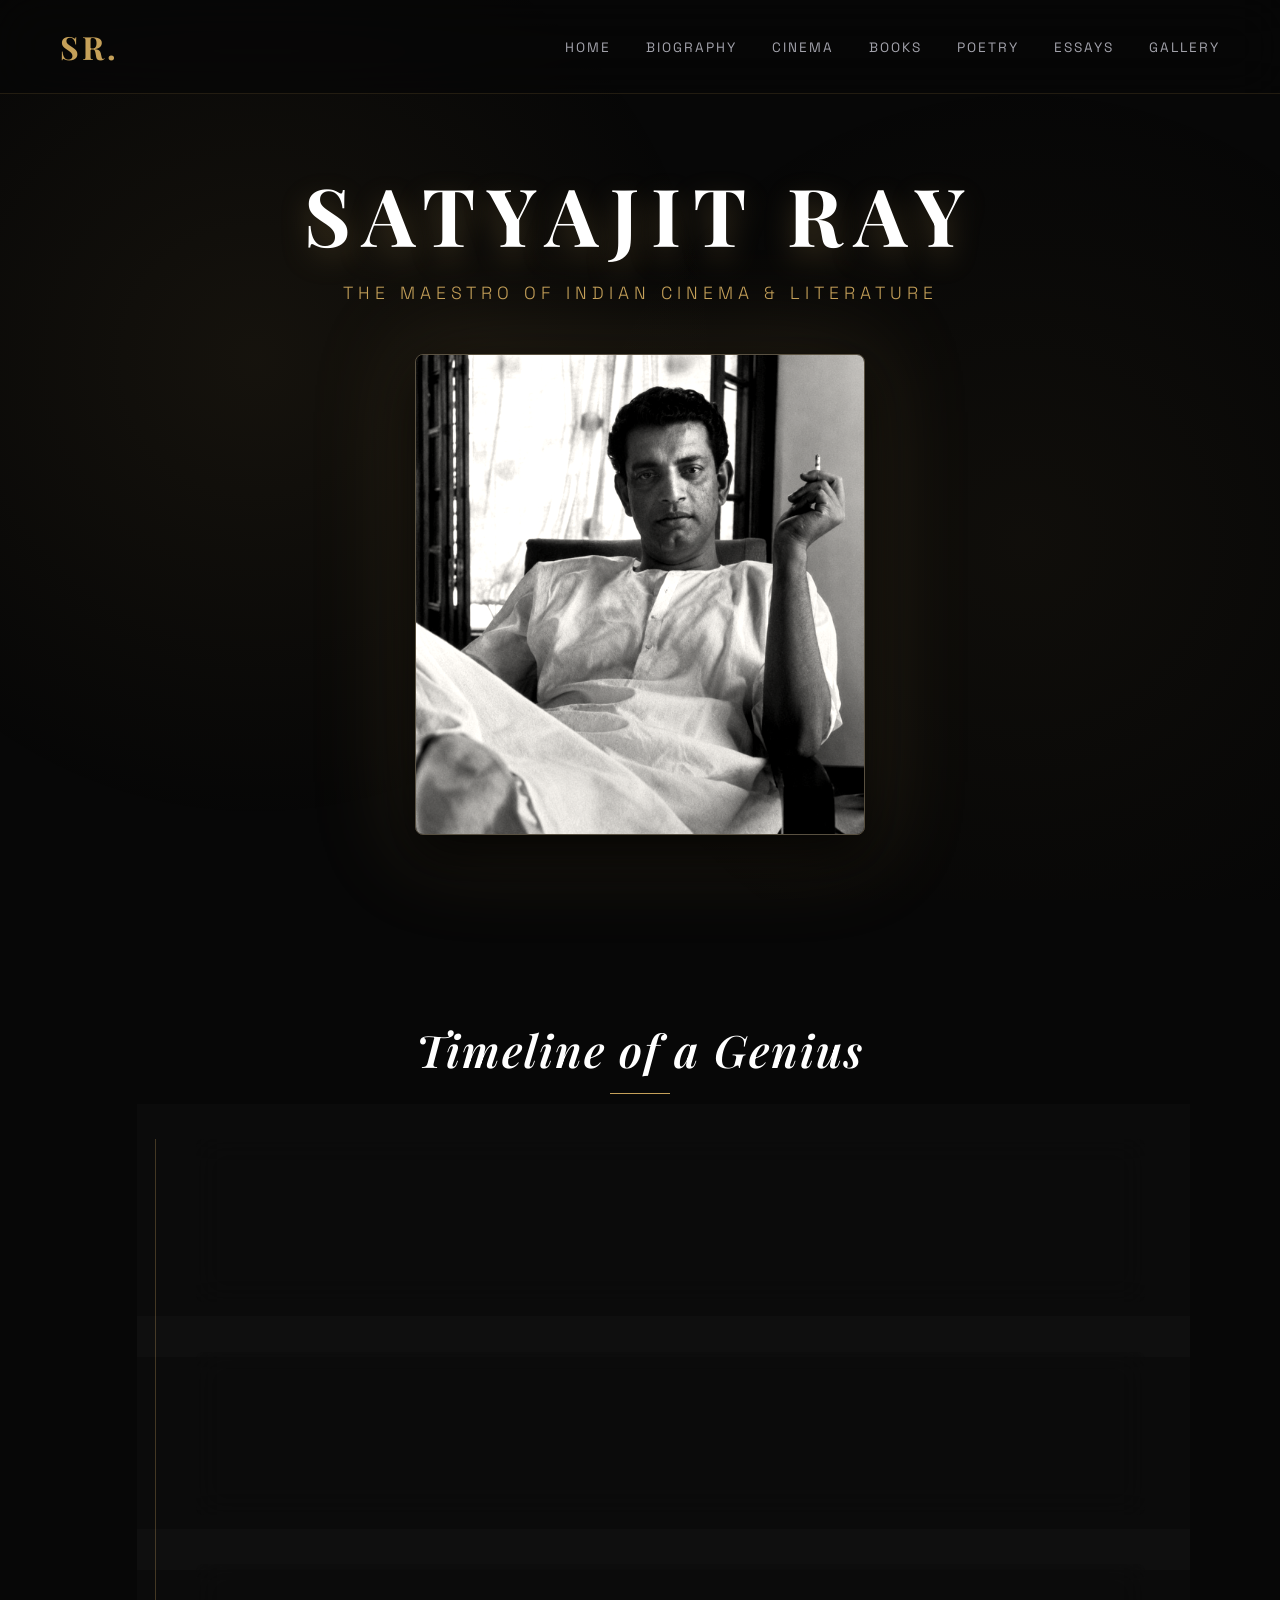
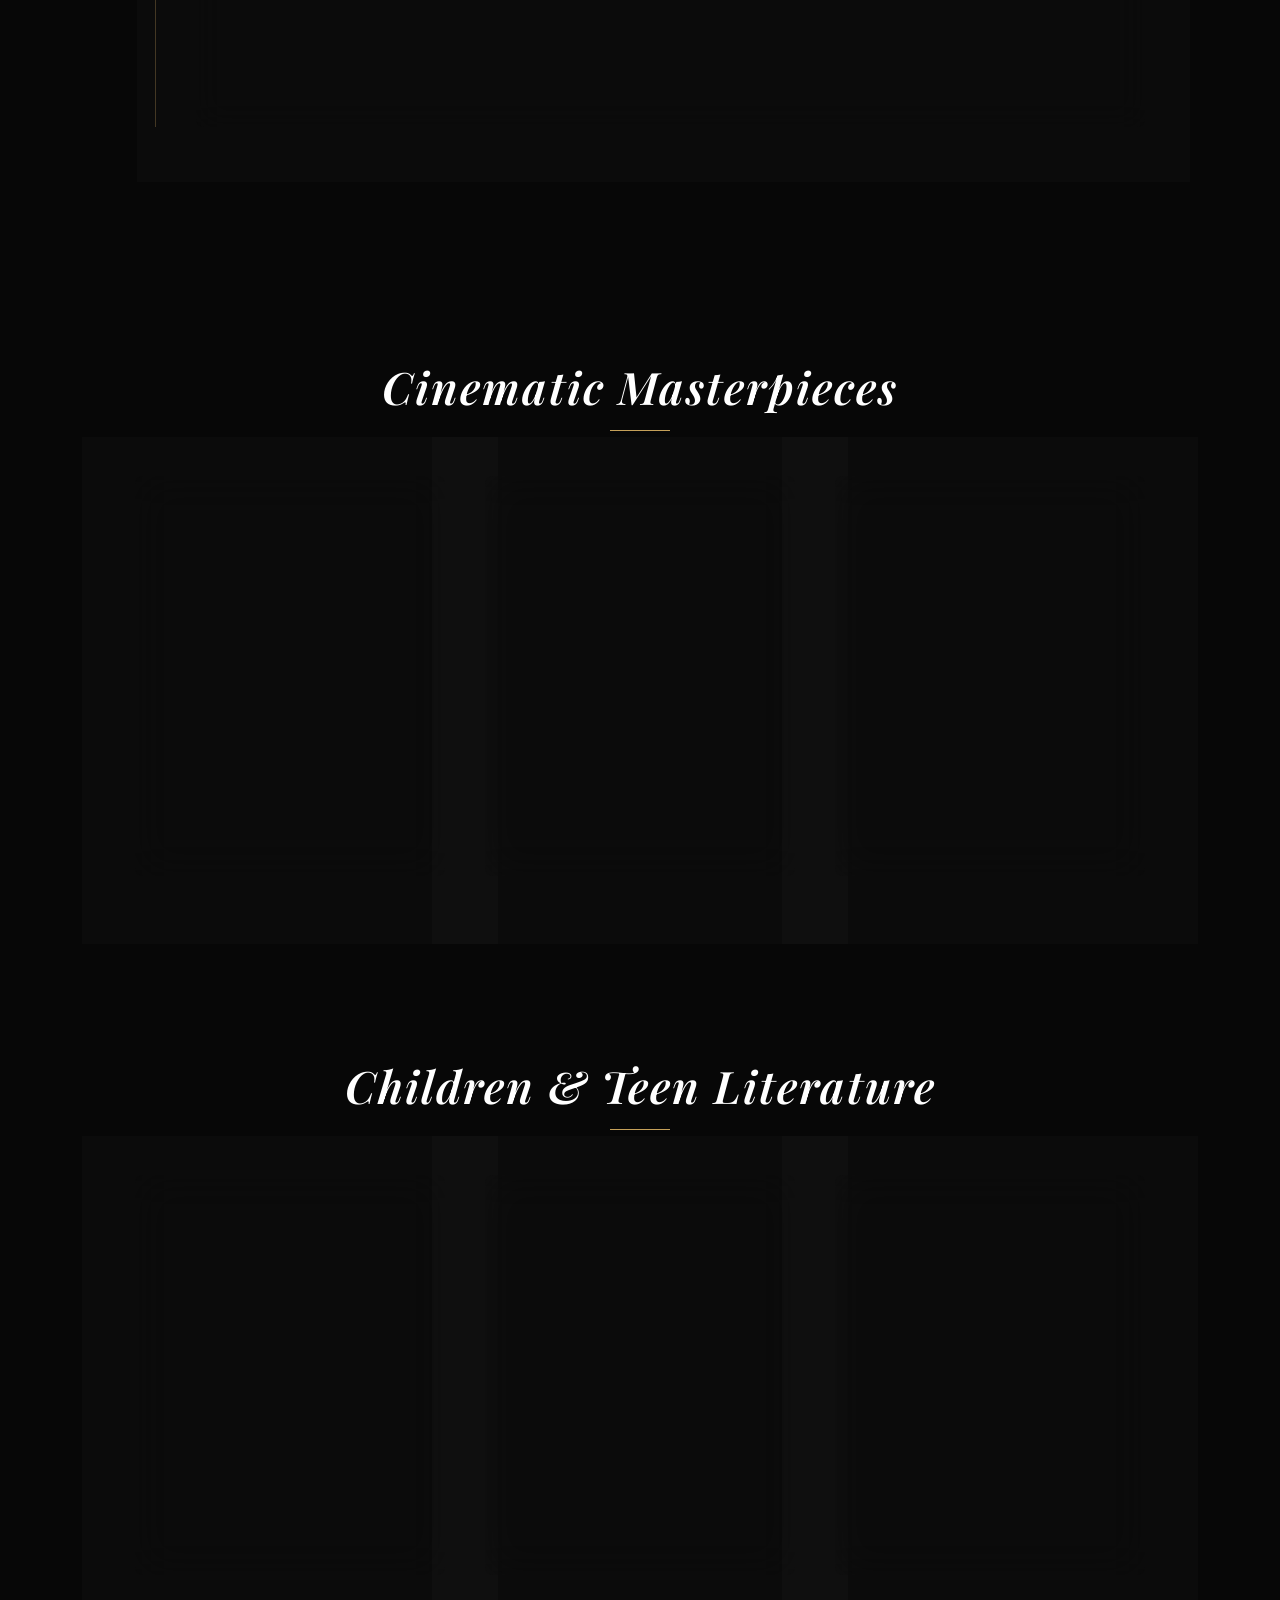
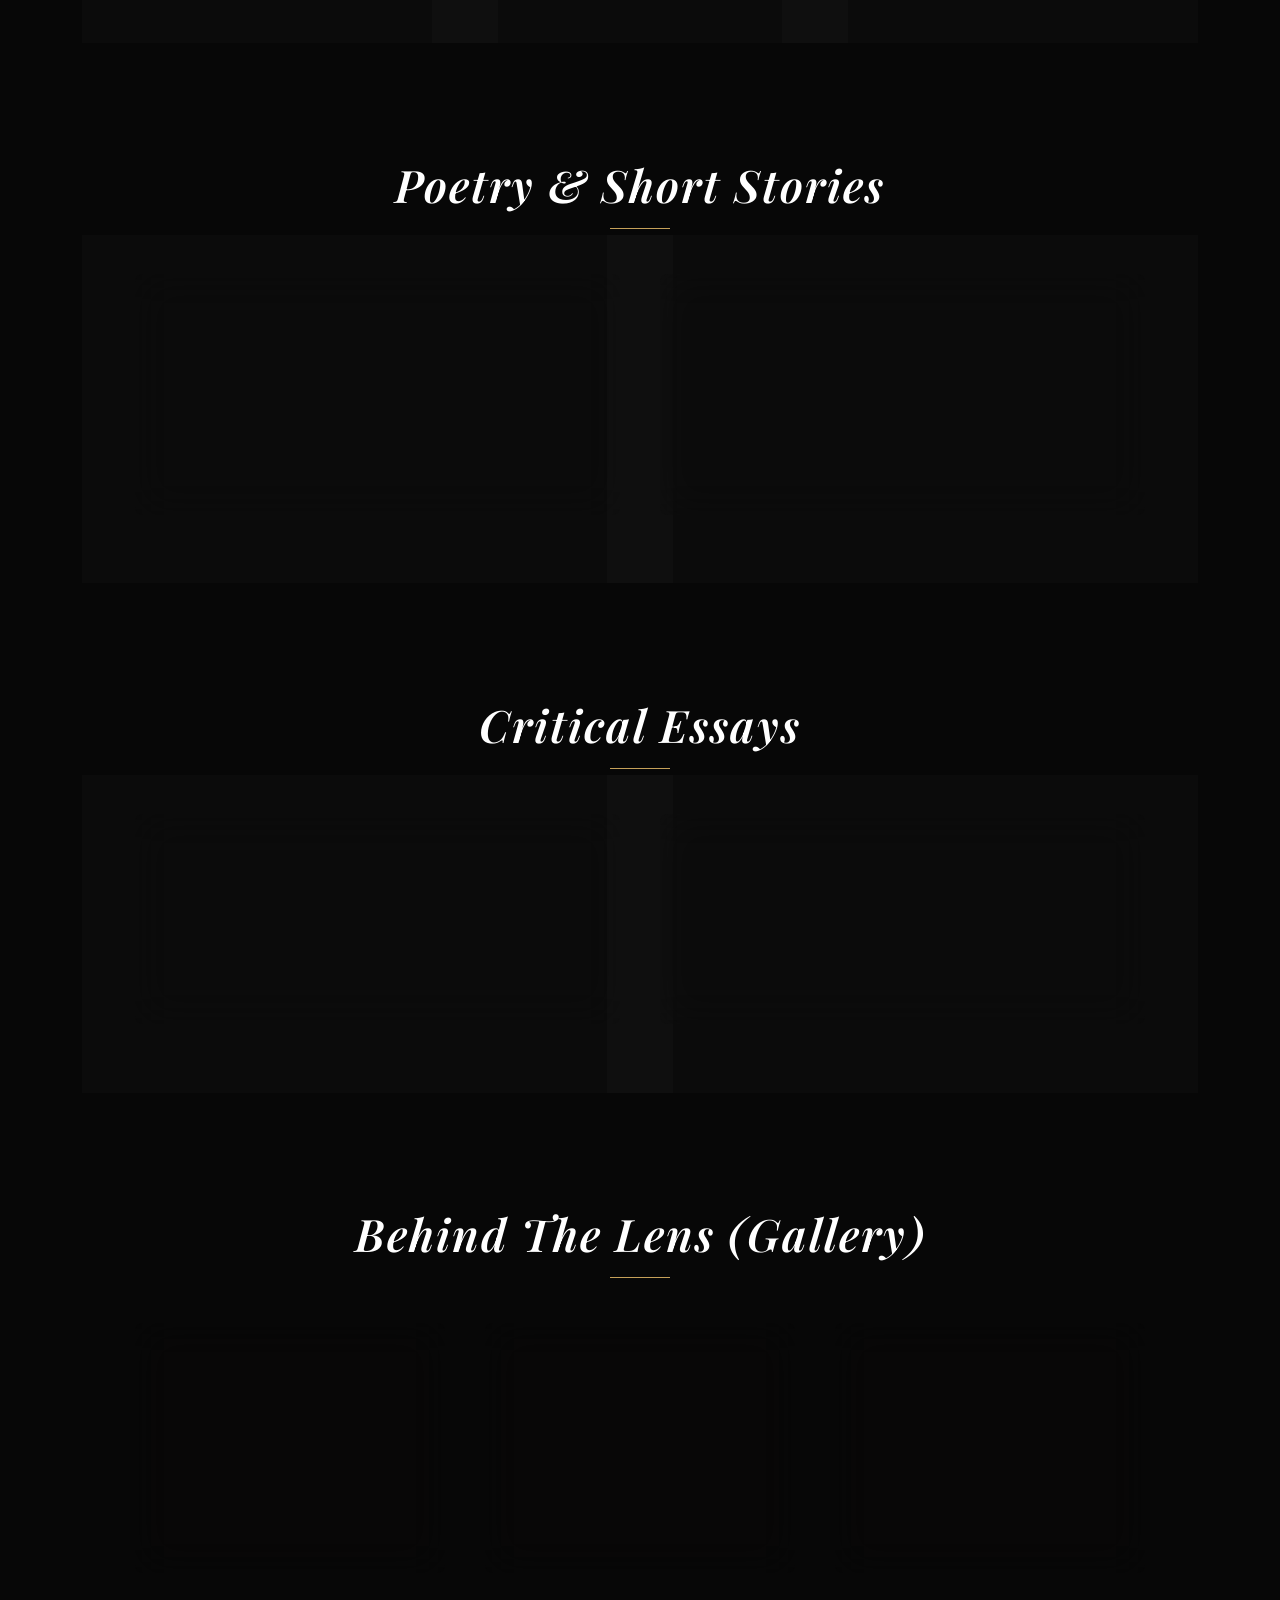
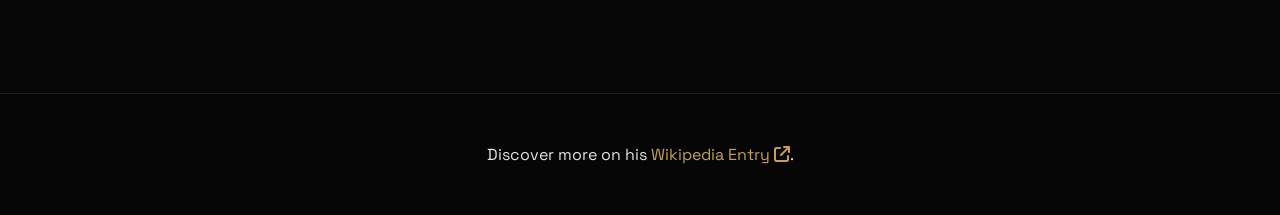
==== WebDev-L2-TributePage/index.html @ e88dbfbc "Add WebDev-L2-TributePage" ====
<!doctype html>
<html lang="en">
  <head>
    <meta charset="UTF-8" />
    <meta name="viewport" content="width=device-width, initial-scale=1.0" />
    <title>Satyajit Ray | The Maestro</title>
    <link rel="stylesheet" href="style.css" />
    <link
      href="https://fonts.googleapis.com/css2?family=Space+Grotesk:wght@300;400;600;700&display=swap"
      rel="stylesheet"
    />
    <link
      rel="stylesheet"
      href="https://cdnjs.cloudflare.com/ajax/libs/font-awesome/6.4.0/css/all.min.css"
    />
  </head>
  <body>
    <div class="bg-orbs"></div>
    <!-- Background for Glass Effect -->

    <nav class="navbar">
      <div class="nav-brand">SR.</div>
      <ul class="nav-links">
        <li><a href="#home">Home</a></li>
        <li><a href="#biography">Biography</a></li>
        <li><a href="#cinema">Cinema</a></li>
        <li><a href="#books">Books</a></li>
        <li><a href="#poetry">Poetry</a></li>
        <li><a href="#essays">Essays</a></li>
        <li><a href="#gallery">Gallery</a></li>
      </ul>
    </nav>

    <header id="home">
      <div class="hero-content">
        <h1 class="title">SATYAJIT RAY</h1>
        <p class="subtitle">The Maestro of Indian Cinema & Literature</p>
      </div>
      <div class="hero-image-container">
        <img src="images/satyajithome.png" alt="Satyajit Ray" />
        <div class="image-glow"></div>
      </div>
    </header>

    <main class="container">
      <!-- Biography -->
      <section id="biography" class="section-padding">
        <h2 class="section-title">Timeline of a Genius</h2>
        <div class="timeline">
          <div class="timeline-item fade-in">
            <div class="timeline-date">1921</div>
            <div class="timeline-content">
              Born in Calcutta on May 2, into a family prominent in arts and
              literature.
            </div>
          </div>
          <div class="timeline-item fade-in">
            <div class="timeline-date">1955</div>
            <div class="timeline-content">
              Released his debut film <strong>Pather Panchali</strong>, winning
              11 international prizes.
            </div>
          </div>
          <div class="timeline-item fade-in">
            <div class="timeline-date">1992</div>
            <div class="timeline-content">
              Awarded the <strong>Academy Honorary Award (Oscar)</strong> and
              the Bharat Ratna.
            </div>
          </div>
        </div>
      </section>

      <!-- Cinema -->
      <section id="cinema" class="section-padding">
        <h2 class="section-title">Cinematic Masterpieces</h2>
        <div class="grid-layout">
          <div
            class="card glass"
            data-title="Pather Panchali"
            data-year="1955"
            data-desc="The story of a young boy, Apu, and his life in a poverty-stricken Indian village. The first film of the epic Apu Trilogy."
          >
            <img src="images/patherpanchali.png" alt="Pather Panchali" />
            <div class="card-info">
              <h3>Pather Panchali</h3>
              <p>1955</p>
            </div>
          </div>
          <div
            class="card glass"
            data-title="Jalsaghar"
            data-year="1958"
            data-desc="The Music Room showcases a dying aristocrat's desperate attempt to uphold his family's prestige through grand musical concerts."
          >
            <img src="images/jalshaghar.png" alt="Jalsaghar" />
            <div class="card-info">
              <h3>Jalsaghar</h3>
              <p>1958</p>
            </div>
          </div>
          <div
            class="card glass"
            data-title="Charulata"
            data-year="1964"
            data-desc="Based on a story by Rabindranath Tagore, a delicate tale of a lonely housewife's unspoken feelings in 19th-century Bengal."
          >
            <img src="images/charulata.png" alt="Charulata" />
            <div class="card-info">
              <h3>Charulata</h3>
              <p>1964</p>
            </div>
          </div>
        </div>
      </section>

      <!-- Books
      <section id="books" class="section-padding">
        <h2 class="section-title">Children & Teen Literature</h2>
        <div class="grid-layout">
          <div
            class="card glass"
            data-title="Feluda Series"
            data-year="1965-1992"
            data-desc="The iconic Bengali sleuth Pradosh Chandra Mitter, accompanied by Topshe and Jatayu, solving mysteries across India."
          >
            <img src="images/feluda.png" alt="Feluda" />
            <div class="card-info">
              <h3>Feluda Series</h3>
              <p>Detective Novels</p>
            </div>
          </div>
          <div
            class="card glass"
            data-title="Professor Shonku"
            data-year="1961-1992"
            data-desc="The eccentric genius scientist Trilokeshwar Shonku who invents mind-boggling gadgets like the Annihillin pistol."
          >
            <img src="images/professors.png" alt="Professor Shonku" />
            <div class="card-info">
              <h3>Professor Shonku</h3>
              <p>Science Fiction</p>
            </div>
          </div>
        </div>
      </section> -->

      <!-- Books -->
      <section id="books" class="section-padding">
        <h2 class="section-title">Children & Teen Literature</h2>
        <div class="grid-layout">
          <!-- 1. Kolkatae Feluda Card -->
          <div
            class="card glass"
            data-title="Kolkatae Feluda"
            data-year="Feluda Series"
            data-desc="A classic collection of Feluda mysteries set in the heart of Calcutta."
          >
            <img src="images/feludabook.png" alt="Kolkatae Feluda" />
            <div class="card-info">
              <h3>Kolkatae Feluda</h3>
              <p>Mystery Novel</p>
            </div>
          </div>

          <!-- 2. Feludar Goendagiri Card (Fixed) -->
          <div
            class="card glass"
            data-title="Feludar Goendagiri"
            data-year="Feluda Series"
            data-desc="The very first adventure of the iconic Bengali detective, Feluda."
          >
            <img src="images/feluda.png" alt="Feludar Goendagiri" />
            <div class="card-info">
              <h3>Feludar Goendagiri</h3>
              <p>First Appearance</p>
            </div>
          </div>

          <!-- 3. Professor Shonku Card -->
          <div
            class="card glass"
            data-title="Professor Shonku"
            data-year="1961-1992"
            data-desc="The eccentric genius scientist Trilokeshwar Shonku who invents mind-boggling gadgets."
          >
            <img src="images/professors.png" alt="Professor Shonku" />
            <div class="card-info">
              <h3>Professor Shonku</h3>
              <p>Science Fiction</p>
            </div>
          </div>
        </div>
      </section>
      <!-- Poetry -->
      <section id="poetry" class="section-padding">
        <h2 class="section-title">Poetry & Short Stories</h2>
        <div class="grid-layout">
          <div
            class="text-card glass"
            data-title="Todar Desh"
            data-year="Nonsense Rhymes"
            data-desc="Continuing the legacy of his father Sukumar Ray, Satyajit Ray wrote numerous nonsense rhymes, bringing international classics into the Bengali literary realm with unmatched wit."
          >
            <h3>Todar Desh (Nonsense Rhymes)</h3>
            <p>
              Continuing the legacy of his father Sukumar Ray, Satyajit Ray
              wrote numerous nonsense rhymes...
            </p>
          </div>
          <div
            class="text-card glass"
            data-title="Abol Tabol"
            data-year="Translations"
            data-desc="Ray masterfully translated his father's iconic collection of Bengali nonsense poetry, 'Abol Tabol', into English, ensuring the rhythm and humor remained intact for global readers."
          >
            <h3>Abol Tabol (Translations)</h3>
            <p>
              Ray masterfully translated his father's iconic collection of
              Bengali nonsense poetry into English...
            </p>
          </div>
        </div>
      </section>

      <!-- Essays -->
      <section id="essays" class="section-padding">
        <h2 class="section-title">Critical Essays</h2>
        <div class="grid-layout">
          <div
            class="text-card glass"
            data-title="Our Films, Their Films"
            data-year="1976"
            data-desc="An anthology of film criticism containing Ray's insights on Indian and international cinema, analyzing the works of masters like Charlie Chaplin, John Ford, and Akira Kurosawa."
          >
            <h3>Our Films, Their Films (1976)</h3>
            <p>
              An anthology of film criticism containing Ray's insights on Indian
              and international cinema...
            </p>
          </div>
          <div
            class="text-card glass"
            data-title="Bishoy Cholochitro"
            data-year="1976"
            data-desc="A detailed Bengali essay collection focusing on the aesthetic, technical, and storytelling aspects of filmmaking in the Indian context, serving as a masterclass for film students."
          >
            <h3>Bishoy Cholochitro (1976)</h3>
            <p>
              A detailed Bengali essay collection focusing on the aesthetic,
              technical, and storytelling aspects...
            </p>
          </div>
        </div>
      </section>

      <!-- Gallery -->
      <section id="gallery" class="section-padding">
        <h2 class="section-title">Behind The Lens (Gallery)</h2>
        <div class="grid-layout gallery">
          <img
            src="images/satyajitray.png"
            class="gallery-img glass"
            data-title="The Visionary"
            data-year="Portrait"
            data-desc="A classic portrait of Satyajit Ray contemplating his next cinematic masterpiece."
          />

          <img
            src="images/behindcamera.png"
            alt="Ray at Work"
            class="gallery-img glass"
            data-title="Behind the Camera"
            data-year="On Set"
            data-desc="Ray was known for being hands-on with every aspect of his films, from operating the camera to composing music."
          />

          <img
            src="images/award.png"
            alt="Ray Oscar"
            class="gallery-img glass"
            data-title="The Ultimate Recognition"
            data-year="1992"
            data-desc="Receiving the Honorary Academy Award from his hospital bed in Calcutta, mere weeks before his passing."
          />
        </div>
      </section>
    </main>

    <footer>
      <p>
        Discover more on his
        <a
          id="tribute-link"
          href="https://en.wikipedia.org/wiki/Satyajit_Ray"
          target="_blank"
          >Wikipedia Entry
          <i class="fa-solid fa-arrow-up-right-from-square"></i></a
        >.
      </p>
    </footer>

    <!-- Interactive Modal (Glassy) -->
    <div id="infoModal" class="modal">
      <div class="modal-content glass">
        <span class="close-btn">&times;</span>
        <img id="modalImg" src="" alt="Modal Image" />
        <h2 id="modalTitle">Title</h2>
        <p id="modalSubtitle" class="modal-subtitle">Subtitle</p>
        <p id="modalDesc">Description goes here...</p>
      </div>
    </div>

    <script src="script.js"></script>
  </body>
</html>
---- WebDev-L2-TributePage/style.css ----
@import url("https://fonts.googleapis.com/css2?family=Playfair+Display:ital,wght@0,400;0,600;0,700;1,400&family=Space+Grotesk:wght@300;400;500&display=swap");

* {
  margin: 0;
  padding: 0;
  box-sizing: border-box;
}
html {
  scroll-behavior: smooth;
}

body {
  background-color: #070707;
  color: #e4e4e7;
  font-family: "Space Grotesk", sans-serif;
  overflow-x: hidden;
  position: relative;
}

/* Elegant Headings */
h1,
h2,
h3,
.nav-brand,
.title,
.section-title,
blockquote {
  font-family: "Playfair Display", serif;
}

/* Ambient Cinematic Lighting */
.bg-orbs {
  position: fixed;
  top: 0;
  left: 0;
  width: 100%;
  height: 100%;
  background-image:
    radial-gradient(
      circle at 20% 40%,
      rgba(197, 160, 89, 0.08),
      transparent 40%
    ),
    radial-gradient(
      circle at 80% 60%,
      rgba(197, 160, 89, 0.05),
      transparent 40%
    );
  z-index: -1;
  pointer-events: none;
}

/* Navbar */
.navbar {
  position: fixed;
  top: 0;
  width: 100%;
  background: rgba(7, 7, 7, 0.7);
  backdrop-filter: blur(25px);
  -webkit-backdrop-filter: blur(25px);
  display: flex;
  justify-content: space-between;
  align-items: center;
  padding: 25px 60px;
  z-index: 1000;
  border-bottom: 1px solid rgba(197, 160, 89, 0.15);
  transition: all 0.4s ease;
}
.nav-brand {
  font-size: 2rem;
  font-weight: 700;
  color: #c5a059;
  letter-spacing: 3px;
}
.nav-links {
  list-style: none;
  display: flex;
  gap: 35px;
  flex-wrap: wrap;
  justify-content: center;
}
.nav-links a {
  text-decoration: none;
  color: #a1a1aa;
  font-weight: 400;
  text-transform: uppercase;
  font-size: 0.85rem;
  letter-spacing: 2px;
  transition: color 0.4s ease;
  font-family: "Space Grotesk", sans-serif;
}
.nav-links a:hover {
  color: #c5a059;
}

/* Hero */
header {
  min-height: 100vh;
  display: flex;
  flex-direction: column;
  justify-content: center;
  align-items: center;
  text-align: center;
  padding: 120px 20px 20px;
}
.title {
  font-size: 5rem;
  letter-spacing: 12px;
  color: #fff;
  text-shadow: 0 10px 30px rgba(197, 160, 89, 0.3);
  text-transform: uppercase;
  margin-bottom: 15px;
  font-weight: 700;
}
.subtitle {
  font-size: 1.1rem;
  color: #c5a059;
  letter-spacing: 5px;
  text-transform: uppercase;
  font-weight: 300;
}
.hero-image-container {
  position: relative;
  width: 100%;
  max-width: 450px;
  margin-top: 50px;
}
.hero-image-container img {
  width: 100%;
  border-radius: 8px;
  border: 1px solid rgba(197, 160, 89, 0.4);
  filter: sepia(20%) grayscale(60%) contrast(1.1);
  z-index: 2;
  position: relative;
  box-shadow: 0 20px 50px rgba(0, 0, 0, 0.8);
}
.image-glow {
  position: absolute;
  top: 50%;
  left: 50%;
  transform: translate(-50%, -50%);
  width: 105%;
  height: 105%;
  background: #c5a059;
  z-index: 1;
  filter: blur(50px);
  opacity: 0.15;
  animation: pulse 5s infinite alternate ease-in-out;
}
@keyframes pulse {
  0% {
    opacity: 0.1;
  }
  100% {
    opacity: 0.25;
  }
}

/* Layouts */
.container {
  max-width: 1050px;
  margin: 0 auto;
  padding: 0 20px;
}
.section-padding {
  padding-top: 120px;
  padding-bottom: 60px;
}
.section-title {
  text-align: center;
  font-size: 2.8rem;
  color: #fff;
  margin-bottom: 60px;
  letter-spacing: 2px;
  position: relative;
  font-weight: 600;
  font-style: italic;
}
.section-title::after {
  content: "";
  position: absolute;
  bottom: -15px;
  left: 50%;
  transform: translateX(-50%);
  width: 60px;
  height: 1px;
  background: #c5a059;
}

.grid-layout {
  display: grid;
  grid-template-columns: repeat(auto-fit, minmax(300px, 1fr));
  gap: 40px;
}

/* ELEGANT GLASSMORPHISM */
.glass {
  background: rgba(255, 255, 255, 0.02);
  backdrop-filter: blur(20px);
  -webkit-backdrop-filter: blur(20px);
  border: 1px solid rgba(197, 160, 89, 0.15);
  border-radius: 8px;
  box-shadow: 0 15px 35px rgba(0, 0, 0, 0.5);
}

/* Cards (Fixed Height for Uniform Grid & Image Fill) */
.card {
  height: 400px;
  overflow: hidden;
  cursor: pointer;
  transition: all 0.5s cubic-bezier(0.4, 0, 0.2, 1);
  position: relative;
}
.card:hover {
  transform: translateY(-8px);
  border-color: rgba(197, 160, 89, 0.5);
  box-shadow: 0 25px 45px rgba(197, 160, 89, 0.15);
  background: rgba(255, 255, 255, 0.04);
}
.card img {
  width: 100%;
  height: 100%;
  object-fit: cover;
  object-position: top;
  filter: grayscale(50%) contrast(1.1);
  transition: 0.7s ease;
}
.card:hover img {
  filter: grayscale(0%) contrast(1.1);
  transform: scale(1.03);
}
.card-info {
  position: absolute;
  bottom: 0;
  width: 100%;
  background: linear-gradient(transparent, rgba(0, 0, 0, 0.95) 80%);
  padding: 35px 25px 25px;
  text-align: center;
  transition: 0.5s ease;
}
.card-info h3 {
  color: #fff;
  font-size: 1.8rem;
  text-shadow: 0 2px 10px rgba(0, 0, 0, 0.9);
  margin-bottom: 5px;
  font-weight: 600;
}
.card-info p {
  color: #c5a059;
  font-weight: 400;
  font-size: 0.9rem;
  letter-spacing: 2px;
  text-transform: uppercase;
}

/* Text Cards */
.text-card {
  padding: 45px 35px;
  cursor: pointer;
  transition: all 0.5s ease;
  text-align: center;
}
.text-card:hover {
  transform: translateY(-8px);
  border-color: rgba(197, 160, 89, 0.5);
  box-shadow: 0 20px 40px rgba(197, 160, 89, 0.1);
  background: rgba(255, 255, 255, 0.04);
}
.text-card h3 {
  color: #c5a059;
  margin-bottom: 20px;
  font-size: 1.8rem;
  font-style: italic;
  font-weight: 600;
}
.text-card p {
  color: #a1a1aa;
  line-height: 1.8;
  font-weight: 300;
  font-size: 1.05rem;
}

/* Gallery */
.gallery-img {
  width: 100%;
  height: 250px;
  object-fit: cover;
  filter: sepia(30%) grayscale(30%);
  cursor: pointer;
  transition: all 0.6s ease;
  border-radius: 8px;
}
.gallery-img:hover {
  filter: sepia(0%) grayscale(0%);
  transform: scale(1.02);
  border-color: rgba(197, 160, 89, 0.5);
  box-shadow: 0 15px 35px rgba(197, 160, 89, 0.15);
}

/* Timeline */
.timeline {
  border-left: 1px solid rgba(197, 160, 89, 0.3);
  margin-left: 20px;
  padding-left: 40px;
}
.timeline-item {
  margin-bottom: 50px;
  background: rgba(255, 255, 255, 0.02);
  backdrop-filter: blur(15px);
  -webkit-backdrop-filter: blur(15px);
  border: 1px solid rgba(197, 160, 89, 0.1);
  padding: 35px;
  border-radius: 8px;
  position: relative;
  box-shadow: 0 10px 30px rgba(0, 0, 0, 0.3);
  transition: 0.4s ease;
}
.timeline-item:hover {
  border-color: rgba(197, 160, 89, 0.4);
  background: rgba(255, 255, 255, 0.04);
}
.timeline-item::before {
  content: "";
  position: absolute;
  left: -45px;
  top: 40px;
  width: 10px;
  height: 10px;
  border-radius: 50%;
  background: #070707;
  border: 2px solid #c5a059;
  box-shadow: 0 0 10px rgba(197, 160, 89, 0.5);
}
.timeline-date {
  font-size: 2.2rem;
  font-weight: 600;
  color: #c5a059;
  margin-bottom: 12px;
  font-family: "Playfair Display", serif;
  font-style: italic;
}
.timeline-content {
  font-size: 1.1rem;
  color: #d4d4d8;
  line-height: 1.8;
  font-weight: 300;
}

/* Modal */
.modal {
  display: none;
  position: fixed;
  z-index: 2000;
  left: 0;
  top: 0;
  width: 100%;
  height: 100%;
  background-color: rgba(0, 0, 0, 0.85);
  backdrop-filter: blur(15px);
  -webkit-backdrop-filter: blur(15px);
  justify-content: center;
  align-items: center;
}
.modal-content {
  padding: 50px 40px;
  width: 90%;
  max-width: 600px;
  text-align: center;
  position: relative;
  animation: fadeUp 0.4s cubic-bezier(0.16, 1, 0.3, 1);
  border-radius: 8px;
}
@keyframes fadeUp {
  from {
    transform: translateY(30px);
    opacity: 0;
  }
  to {
    transform: translateY(0);
    opacity: 1;
  }
}
.close-btn {
  position: absolute;
  top: 15px;
  right: 25px;
  color: #71717a;
  font-size: 35px;
  cursor: pointer;
  z-index: 10;
  transition: color 0.4s ease;
  font-weight: 300;
}
.close-btn:hover {
  color: #c5a059;
}
#modalImg {
  width: 100%;
  max-height: 380px;
  object-fit: contain;
  border-radius: 6px;
  margin-bottom: 25px;
  display: none;
  border: 1px solid rgba(197, 160, 89, 0.3);
  box-shadow: 0 15px 40px rgba(0, 0, 0, 0.6);
}
#modalTitle {
  color: #fff;
  font-size: 2.5rem;
  letter-spacing: 1px;
  font-weight: 600;
  margin-bottom: 5px;
}
.modal-subtitle {
  color: #c5a059;
  font-weight: 400;
  margin-bottom: 25px;
  font-size: 1rem;
  letter-spacing: 3px;
  text-transform: uppercase;
  font-family: "Space Grotesk", sans-serif;
}
#modalDesc {
  color: #d4d4d8;
  line-height: 1.8;
  font-size: 1.1rem;
  font-weight: 300;
}

footer {
  text-align: center;
  padding: 50px 20px;
  background: rgba(7, 7, 7, 0.8);
  border-top: 1px solid rgba(197, 160, 89, 0.15);
  margin-top: 60px;
}
#tribute-link {
  color: #c5a059;
  text-decoration: none;
  font-weight: 400;
  transition: color 0.4s;
  border-bottom: 1px solid transparent;
  padding-bottom: 2px;
}
#tribute-link:hover {
  color: #fff;
  border-bottom: 1px solid #fff;
}

@media (max-width: 768px) {
  .navbar {
    padding: 15px 20px;
    flex-direction: column;
    gap: 15px;
  }
  .title {
    font-size: 3rem;
    letter-spacing: 6px;
  }
  .section-title {
    font-size: 2.2rem;
  }
  .nav-links {
    gap: 15px;
  }
}
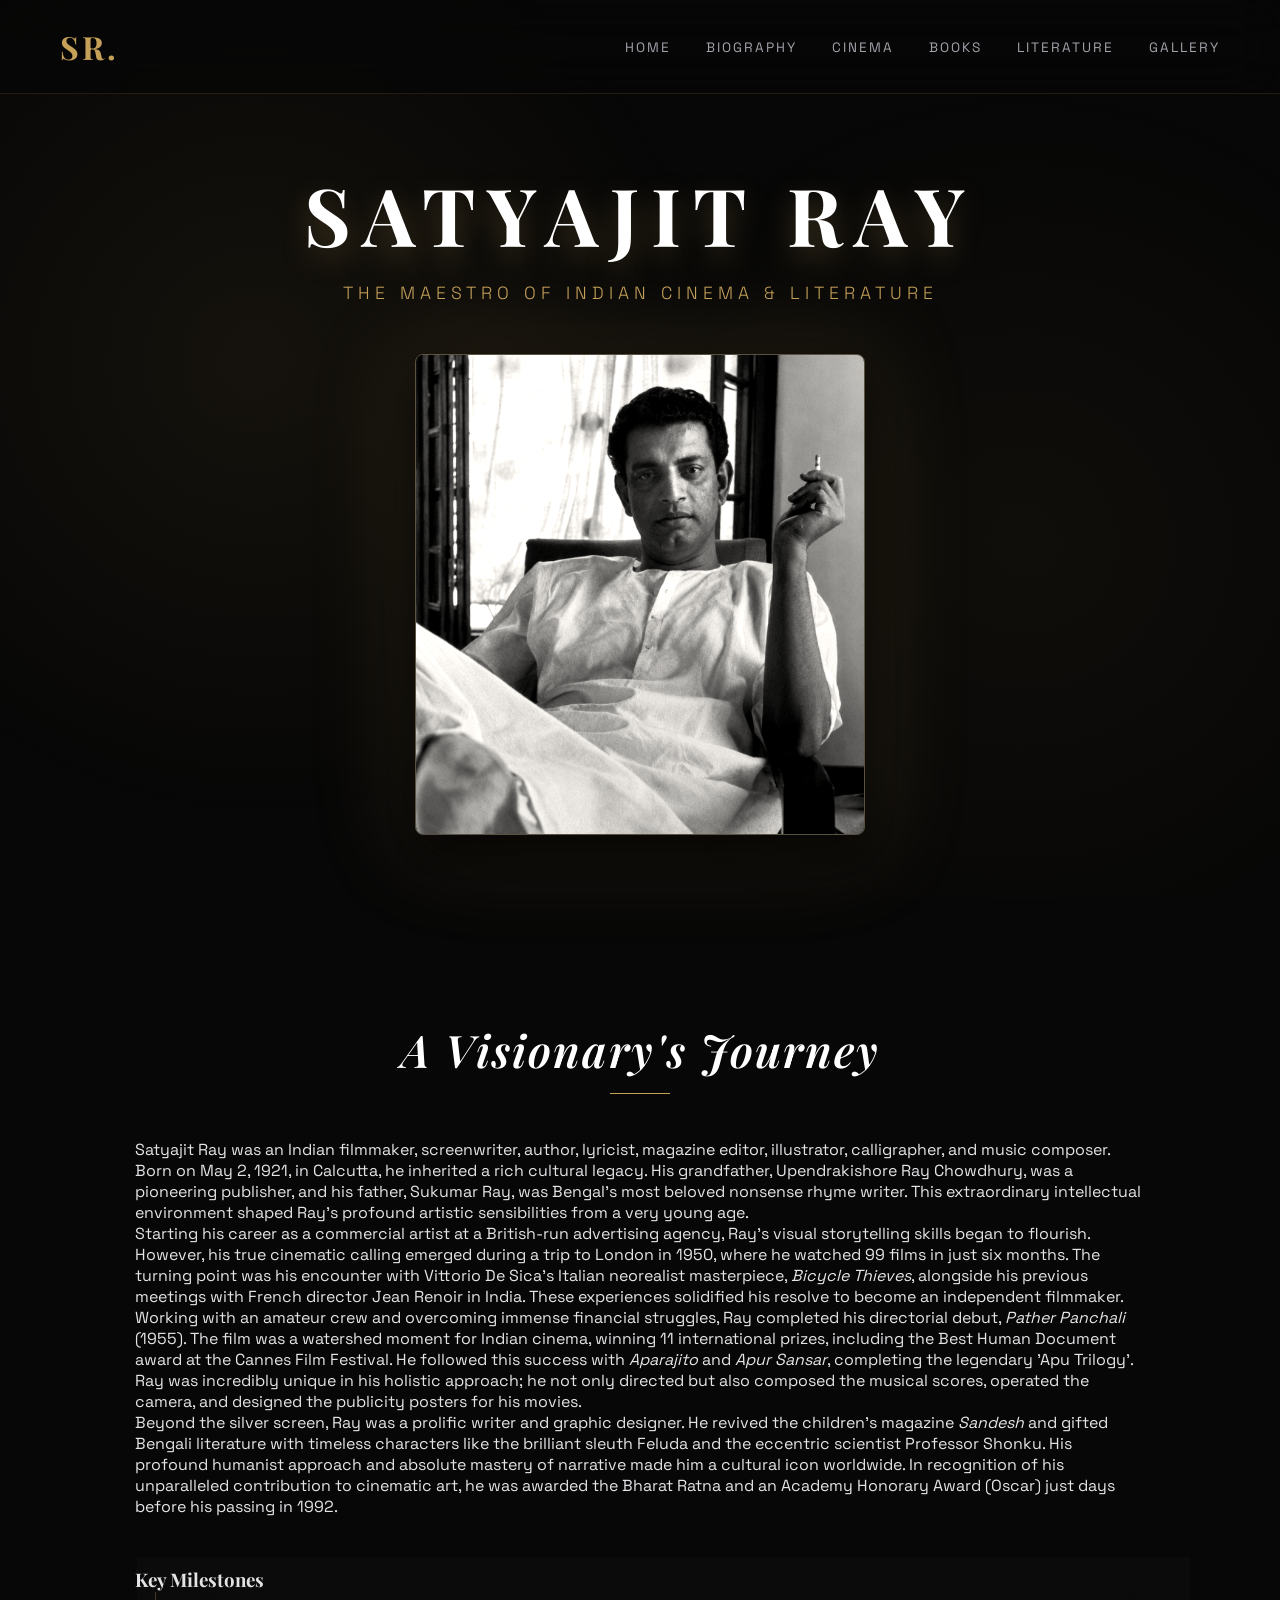
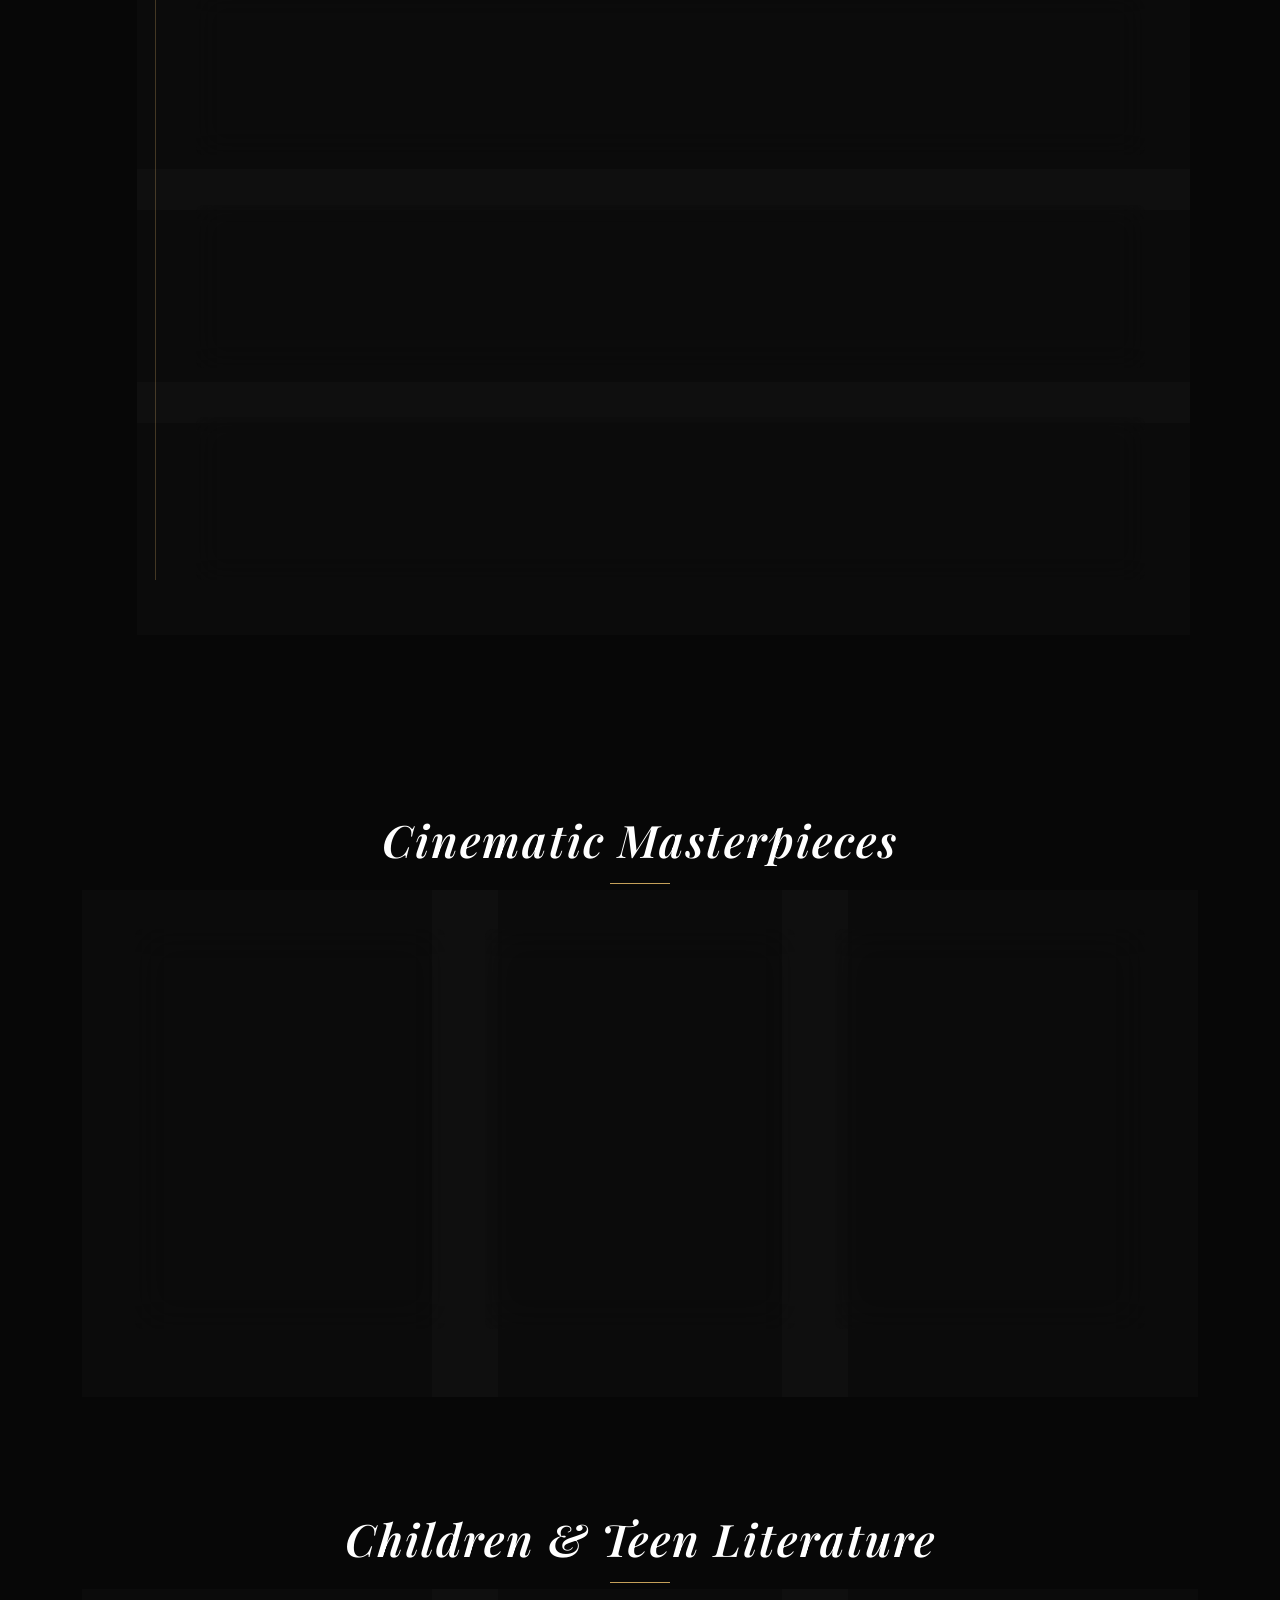
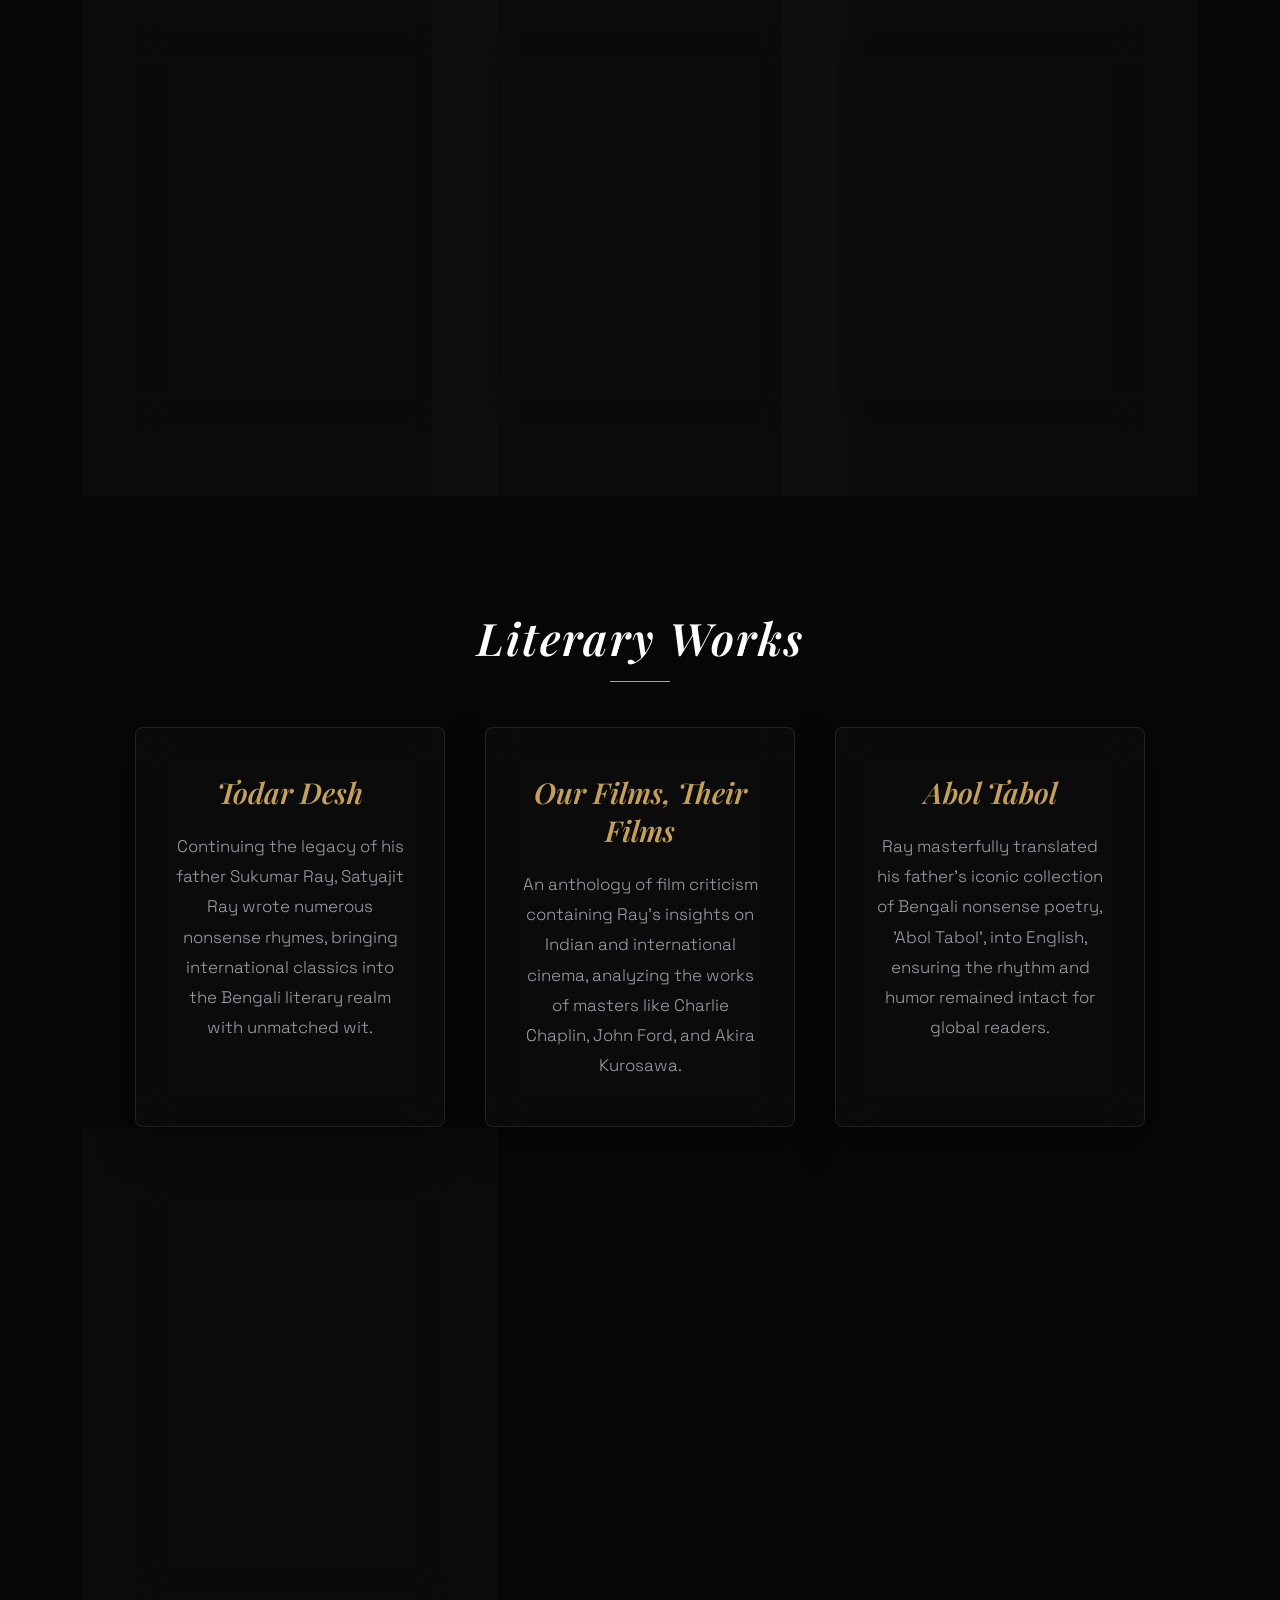
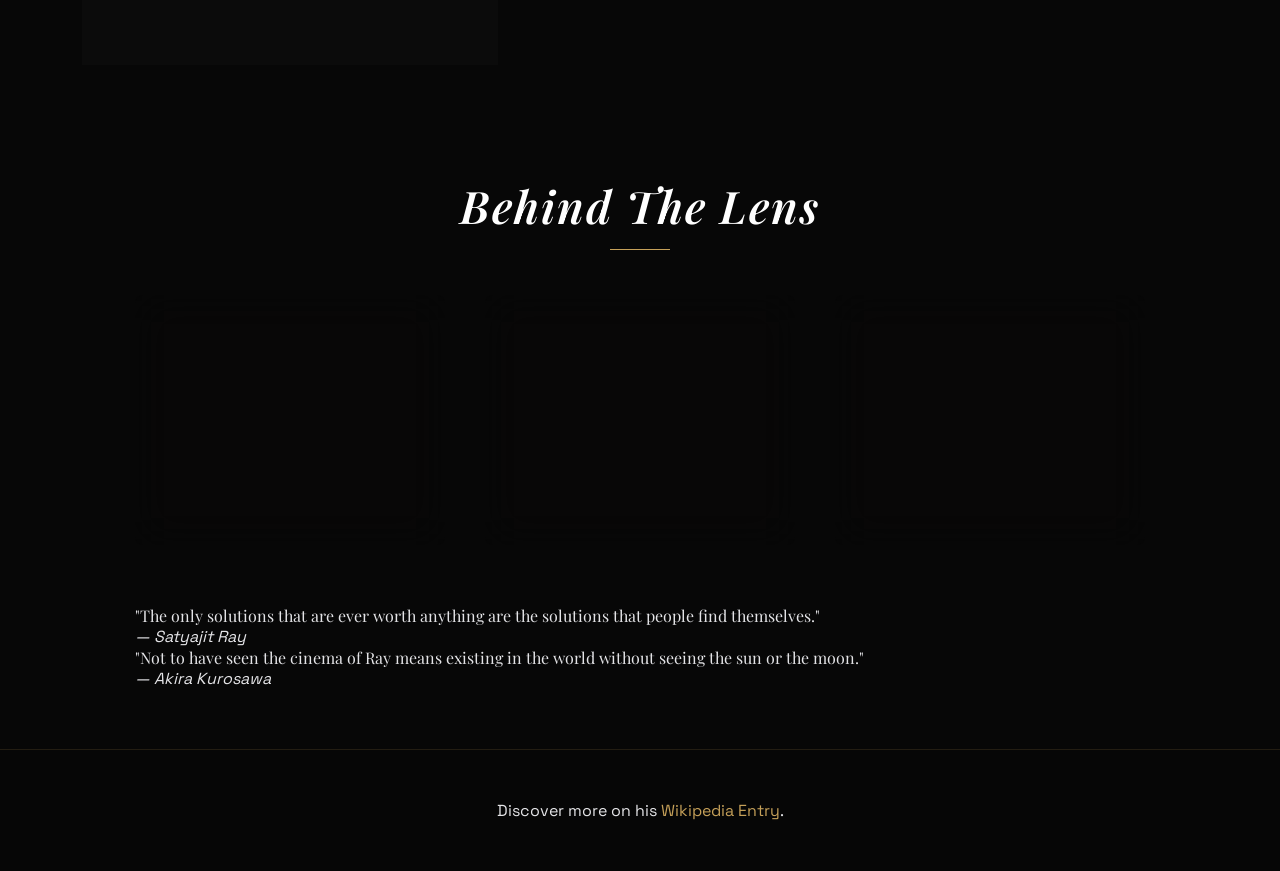
==== commit fde63c1a: "Update index.html" ====
--- a/WebDev-L2-TributePage/index.html
+++ b/WebDev-L2-TributePage/index.html
@@ -6,7 +6,7 @@
     <title>Satyajit Ray | The Maestro</title>
     <link rel="stylesheet" href="style.css" />
     <link
-      href="https://fonts.googleapis.com/css2?family=Space+Grotesk:wght@300;400;600;700&display=swap"
+      href="https://fonts.googleapis.com/css2?family=Playfair+Display:ital,wght@0,400;0,600;0,700;1,400&family=Space+Grotesk:wght@300;400;500&display=swap"
       rel="stylesheet"
     />
     <link
@@ -16,7 +16,6 @@
   </head>
   <body>
     <div class="bg-orbs"></div>
-    <!-- Background for Glass Effect -->
 
     <nav class="navbar">
       <div class="nav-brand">SR.</div>
@@ -25,12 +24,12 @@
         <li><a href="#biography">Biography</a></li>
         <li><a href="#cinema">Cinema</a></li>
         <li><a href="#books">Books</a></li>
-        <li><a href="#poetry">Poetry</a></li>
-        <li><a href="#essays">Essays</a></li>
+        <li><a href="#poetry">Literature</a></li>
         <li><a href="#gallery">Gallery</a></li>
       </ul>
     </nav>
 
+    <!-- Hero Section -->
     <header id="home">
       <div class="hero-content">
         <h1 class="title">SATYAJIT RAY</h1>
@@ -42,250 +41,296 @@
       </div>
     </header>
 
-    <main class="container">
-      <!-- Biography -->
-      <section id="biography" class="section-padding">
-        <h2 class="section-title">Timeline of a Genius</h2>
-        <div class="timeline">
-          <div class="timeline-item fade-in">
-            <div class="timeline-date">1921</div>
-            <div class="timeline-content">
-              Born in Calcutta on May 2, into a family prominent in arts and
-              literature.
-            </div>
-          </div>
-          <div class="timeline-item fade-in">
-            <div class="timeline-date">1955</div>
-            <div class="timeline-content">
-              Released his debut film <strong>Pather Panchali</strong>, winning
-              11 international prizes.
-            </div>
-          </div>
-          <div class="timeline-item fade-in">
-            <div class="timeline-date">1992</div>
-            <div class="timeline-content">
-              Awarded the <strong>Academy Honorary Award (Oscar)</strong> and
-              the Bharat Ratna.
-            </div>
-          </div>
-        </div>
-      </section>
-
-      <!-- Cinema -->
+    <main>
+      <!-- Biography Paragraphs -->
+      <section id="biography" class="section-padding alt-bg">
+        <div class="container">
+          <h2 class="section-title">A Visionary's Journey</h2>
+          <div class="bio-text">
+            <p>
+              Satyajit Ray was an Indian filmmaker, screenwriter, author,
+              lyricist, magazine editor, illustrator, calligrapher, and music
+              composer. Born on May 2, 1921, in Calcutta, he inherited a rich
+              cultural legacy. His grandfather, Upendrakishore Ray Chowdhury,
+              was a pioneering publisher, and his father, Sukumar Ray, was
+              Bengal's most beloved nonsense rhyme writer. This extraordinary
+              intellectual environment shaped Ray's profound artistic
+              sensibilities from a very young age.
+            </p>
+
+            <p>
+              Starting his career as a commercial artist at a British-run
+              advertising agency, Ray’s visual storytelling skills began to
+              flourish. However, his true cinematic calling emerged during a
+              trip to London in 1950, where he watched 99 films in just six
+              months. The turning point was his encounter with Vittorio De
+              Sica's Italian neorealist masterpiece, <i>Bicycle Thieves</i>,
+              alongside his previous meetings with French director Jean Renoir
+              in India. These experiences solidified his resolve to become an
+              independent filmmaker.
+            </p>
+
+            <p>
+              Working with an amateur crew and overcoming immense financial
+              struggles, Ray completed his directorial debut,
+              <i>Pather Panchali</i>
+              (1955). The film was a watershed moment for Indian cinema, winning
+              11 international prizes, including the Best Human Document award
+              at the Cannes Film Festival. He followed this success with
+              <i>Aparajito</i> and <i>Apur Sansar</i>, completing the legendary
+              'Apu Trilogy'. Ray was incredibly unique in his holistic approach;
+              he not only directed but also composed the musical scores,
+              operated the camera, and designed the publicity posters for his
+              movies.
+            </p>
+
+            <p>
+              Beyond the silver screen, Ray was a prolific writer and graphic
+              designer. He revived the children's magazine <i>Sandesh</i> and
+              gifted Bengali literature with timeless characters like the
+              brilliant sleuth Feluda and the eccentric scientist Professor
+              Shonku. His profound humanist approach and absolute mastery of
+              narrative made him a cultural icon worldwide. In recognition of
+              his unparalleled contribution to cinematic art, he was awarded the
+              Bharat Ratna and an Academy Honorary Award (Oscar) just days
+              before his passing in 1992.
+            </p>
+          </div>
+
+          <!-- Timeline -->
+          <h3 class="sub-heading" style="margin-top: 50px">Key Milestones</h3>
+          <div class="timeline">
+            <div class="timeline-item">
+              <div class="timeline-date">1921</div>
+              <div class="timeline-content">Born in Calcutta on May 2.</div>
+            </div>
+            <div class="timeline-item">
+              <div class="timeline-date">1955</div>
+              <div class="timeline-content">
+                Released his debut masterpiece,
+                <strong>Pather Panchali</strong>.
+              </div>
+            </div>
+            <div class="timeline-item">
+              <div class="timeline-date">1992</div>
+              <div class="timeline-content">
+                Awarded the <strong>Academy Honorary Award (Oscar)</strong> and
+                the Bharat Ratna.
+              </div>
+            </div>
+          </div>
+        </div>
+      </section>
+
+      <!-- Cinema Section -->
       <section id="cinema" class="section-padding">
-        <h2 class="section-title">Cinematic Masterpieces</h2>
-        <div class="grid-layout">
-          <div
-            class="card glass"
-            data-title="Pather Panchali"
-            data-year="1955"
-            data-desc="The story of a young boy, Apu, and his life in a poverty-stricken Indian village. The first film of the epic Apu Trilogy."
-          >
-            <img src="images/patherpanchali.png" alt="Pather Panchali" />
-            <div class="card-info">
-              <h3>Pather Panchali</h3>
-              <p>1955</p>
-            </div>
-          </div>
-          <div
-            class="card glass"
-            data-title="Jalsaghar"
-            data-year="1958"
-            data-desc="The Music Room showcases a dying aristocrat's desperate attempt to uphold his family's prestige through grand musical concerts."
-          >
-            <img src="images/jalshaghar.png" alt="Jalsaghar" />
-            <div class="card-info">
-              <h3>Jalsaghar</h3>
-              <p>1958</p>
-            </div>
-          </div>
-          <div
-            class="card glass"
-            data-title="Charulata"
-            data-year="1964"
-            data-desc="Based on a story by Rabindranath Tagore, a delicate tale of a lonely housewife's unspoken feelings in 19th-century Bengal."
-          >
-            <img src="images/charulata.png" alt="Charulata" />
-            <div class="card-info">
-              <h3>Charulata</h3>
-              <p>1964</p>
-            </div>
-          </div>
-        </div>
-      </section>
-
-      <!-- Books
-      <section id="books" class="section-padding">
-        <h2 class="section-title">Children & Teen Literature</h2>
-        <div class="grid-layout">
-          <div
-            class="card glass"
-            data-title="Feluda Series"
-            data-year="1965-1992"
-            data-desc="The iconic Bengali sleuth Pradosh Chandra Mitter, accompanied by Topshe and Jatayu, solving mysteries across India."
-          >
-            <img src="images/feluda.png" alt="Feluda" />
-            <div class="card-info">
-              <h3>Feluda Series</h3>
-              <p>Detective Novels</p>
-            </div>
-          </div>
-          <div
-            class="card glass"
-            data-title="Professor Shonku"
-            data-year="1961-1992"
-            data-desc="The eccentric genius scientist Trilokeshwar Shonku who invents mind-boggling gadgets like the Annihillin pistol."
-          >
-            <img src="images/professors.png" alt="Professor Shonku" />
-            <div class="card-info">
-              <h3>Professor Shonku</h3>
-              <p>Science Fiction</p>
-            </div>
-          </div>
-        </div>
-      </section> -->
-
-      <!-- Books -->
-      <section id="books" class="section-padding">
-        <h2 class="section-title">Children & Teen Literature</h2>
-        <div class="grid-layout">
-          <!-- 1. Kolkatae Feluda Card -->
-          <div
-            class="card glass"
-            data-title="Kolkatae Feluda"
-            data-year="Feluda Series"
-            data-desc="A classic collection of Feluda mysteries set in the heart of Calcutta."
-          >
-            <img src="images/feludabook.png" alt="Kolkatae Feluda" />
-            <div class="card-info">
-              <h3>Kolkatae Feluda</h3>
-              <p>Mystery Novel</p>
-            </div>
-          </div>
-
-          <!-- 2. Feludar Goendagiri Card (Fixed) -->
-          <div
-            class="card glass"
-            data-title="Feludar Goendagiri"
-            data-year="Feluda Series"
-            data-desc="The very first adventure of the iconic Bengali detective, Feluda."
-          >
-            <img src="images/feluda.png" alt="Feludar Goendagiri" />
-            <div class="card-info">
-              <h3>Feludar Goendagiri</h3>
-              <p>First Appearance</p>
-            </div>
-          </div>
-
-          <!-- 3. Professor Shonku Card -->
-          <div
-            class="card glass"
-            data-title="Professor Shonku"
-            data-year="1961-1992"
-            data-desc="The eccentric genius scientist Trilokeshwar Shonku who invents mind-boggling gadgets."
-          >
-            <img src="images/professors.png" alt="Professor Shonku" />
-            <div class="card-info">
-              <h3>Professor Shonku</h3>
-              <p>Science Fiction</p>
-            </div>
-          </div>
-        </div>
-      </section>
-      <!-- Poetry -->
+        <div class="container">
+          <h2 class="section-title">Cinematic Masterpieces</h2>
+          <div class="grid-layout">
+            <div
+              class="card glass"
+              data-title="Pather Panchali"
+              data-year="1955"
+              data-desc="The story of a young boy, Apu, and his life in a poverty-stricken Indian village."
+            >
+              <img src="images/patherpanchali.png" alt="Pather Panchali" />
+              <div class="card-info">
+                <h3>Pather Panchali</h3>
+                <p>1955</p>
+              </div>
+            </div>
+            <div
+              class="card glass"
+              data-title="Jalsaghar"
+              data-year="1958"
+              data-desc="A dying aristocrat's desperate attempt to uphold his family's prestige through music."
+            >
+              <img src="images/jalshaghar.png" alt="Jalsaghar" />
+              <div class="card-info">
+                <h3>Jalsaghar</h3>
+                <p>1958</p>
+              </div>
+            </div>
+            <div
+              class="card glass"
+              data-title="Charulata"
+              data-year="1964"
+              data-desc="A delicate tale of a lonely housewife's unspoken feelings in 19th-century Bengal."
+            >
+              <img src="images/charulata.png" alt="Charulata" />
+              <div class="card-info">
+                <h3>Charulata</h3>
+                <p>1964</p>
+              </div>
+            </div>
+          </div>
+        </div>
+      </section>
+
+      <!-- Books Section -->
+      <section id="books" class="section-padding alt-bg">
+        <div class="container">
+          <h2 class="section-title">Children & Teen Literature</h2>
+          <div class="grid-layout">
+            <div
+              class="card glass"
+              data-title="Kolkatae Feluda"
+              data-year="Feluda Series"
+              data-desc="A classic collection of Feluda mysteries set in the heart of Calcutta."
+            >
+              <img src="images/feluda.png" alt="Kolkatae Feluda" />
+              <div class="card-info">
+                <h3>Kolkatae Feluda</h3>
+                <p>Mystery Novel</p>
+              </div>
+            </div>
+            <div
+              class="card glass"
+              data-title="Feludar Goendagiri"
+              data-year="Feluda Series"
+              data-desc="The very first adventure of the iconic Bengali detective, Feluda."
+            >
+              <img src="images/feludabook.png" alt="Feludar Goendagiri" />
+              <div class="card-info">
+                <h3>Feludar Goendagiri</h3>
+                <p>First Appearance</p>
+              </div>
+            </div>
+            <div
+              class="card glass"
+              data-title="Professor Shonku"
+              data-year="1961-1992"
+              data-desc="The eccentric genius scientist Trilokeshwar Shonku who invents mind-boggling gadgets."
+            >
+              <img src="images/professors.png" alt="Professor Shonku" />
+              <div class="card-info">
+                <h3>Professor Shonku</h3>
+                <p>Science Fiction</p>
+              </div>
+            </div>
+          </div>
+        </div>
+      </section>
+
+      <!-- Literary Works (4 Expanded Cards) -->
       <section id="poetry" class="section-padding">
-        <h2 class="section-title">Poetry & Short Stories</h2>
-        <div class="grid-layout">
-          <div
-            class="text-card glass"
-            data-title="Todar Desh"
-            data-year="Nonsense Rhymes"
-            data-desc="Continuing the legacy of his father Sukumar Ray, Satyajit Ray wrote numerous nonsense rhymes, bringing international classics into the Bengali literary realm with unmatched wit."
-          >
-            <h3>Todar Desh (Nonsense Rhymes)</h3>
-            <p>
-              Continuing the legacy of his father Sukumar Ray, Satyajit Ray
-              wrote numerous nonsense rhymes...
-            </p>
-          </div>
-          <div
-            class="text-card glass"
-            data-title="Abol Tabol"
-            data-year="Translations"
-            data-desc="Ray masterfully translated his father's iconic collection of Bengali nonsense poetry, 'Abol Tabol', into English, ensuring the rhythm and humor remained intact for global readers."
-          >
-            <h3>Abol Tabol (Translations)</h3>
-            <p>
-              Ray masterfully translated his father's iconic collection of
-              Bengali nonsense poetry into English...
-            </p>
-          </div>
-        </div>
-      </section>
-
-      <!-- Essays -->
-      <section id="essays" class="section-padding">
-        <h2 class="section-title">Critical Essays</h2>
-        <div class="grid-layout">
-          <div
-            class="text-card glass"
-            data-title="Our Films, Their Films"
-            data-year="1976"
-            data-desc="An anthology of film criticism containing Ray's insights on Indian and international cinema, analyzing the works of masters like Charlie Chaplin, John Ford, and Akira Kurosawa."
-          >
-            <h3>Our Films, Their Films (1976)</h3>
-            <p>
-              An anthology of film criticism containing Ray's insights on Indian
-              and international cinema...
-            </p>
-          </div>
-          <div
-            class="text-card glass"
-            data-title="Bishoy Cholochitro"
-            data-year="1976"
-            data-desc="A detailed Bengali essay collection focusing on the aesthetic, technical, and storytelling aspects of filmmaking in the Indian context, serving as a masterclass for film students."
-          >
-            <h3>Bishoy Cholochitro (1976)</h3>
-            <p>
-              A detailed Bengali essay collection focusing on the aesthetic,
-              technical, and storytelling aspects...
-            </p>
-          </div>
-        </div>
-      </section>
-
-      <!-- Gallery -->
-      <section id="gallery" class="section-padding">
-        <h2 class="section-title">Behind The Lens (Gallery)</h2>
-        <div class="grid-layout gallery">
-          <img
-            src="images/satyajitray.png"
-            class="gallery-img glass"
-            data-title="The Visionary"
-            data-year="Portrait"
-            data-desc="A classic portrait of Satyajit Ray contemplating his next cinematic masterpiece."
-          />
-
-          <img
-            src="images/behindcamera.png"
-            alt="Ray at Work"
-            class="gallery-img glass"
-            data-title="Behind the Camera"
-            data-year="On Set"
-            data-desc="Ray was known for being hands-on with every aspect of his films, from operating the camera to composing music."
-          />
-
-          <img
-            src="images/award.png"
-            alt="Ray Oscar"
-            class="gallery-img glass"
-            data-title="The Ultimate Recognition"
-            data-year="1992"
-            data-desc="Receiving the Honorary Academy Award from his hospital bed in Calcutta, mere weeks before his passing."
-          />
+        <div class="container">
+          <h2 class="section-title">Literary Works</h2>
+          <div class="grid-layout">
+            <div
+              class="text-card glass"
+              data-title="Todar Desh"
+              data-year="Nonsense Rhymes"
+              data-desc="Continuing the legacy of his father Sukumar Ray, Satyajit Ray wrote numerous nonsense rhymes, bringing international classics into the Bengali literary realm with unmatched wit."
+            >
+              <h3>Todar Desh</h3>
+              <p>
+                Continuing the legacy of his father Sukumar Ray, Satyajit Ray
+                wrote numerous nonsense rhymes, bringing international classics
+                into the Bengali literary realm with unmatched wit.
+              </p>
+            </div>
+
+            <div
+              class="text-card glass"
+              data-title="Our Films, Their Films"
+              data-year="1976"
+              data-desc="An anthology of film criticism containing Ray's insights on Indian and international cinema, analyzing the works of masters like Charlie Chaplin, John Ford, and Akira Kurosawa."
+            >
+              <h3>Our Films, Their Films</h3>
+              <p>
+                An anthology of film criticism containing Ray's insights on
+                Indian and international cinema, analyzing the works of masters
+                like Charlie Chaplin, John Ford, and Akira Kurosawa.
+              </p>
+            </div>
+
+            <div
+              class="text-card glass"
+              data-title="Abol Tabol"
+              data-year="Translations"
+              data-desc="Ray masterfully translated his father's iconic collection of Bengali nonsense poetry, 'Abol Tabol', into English, ensuring the rhythm and humor remained intact for global readers."
+            >
+              <h3>Abol Tabol</h3>
+              <p>
+                Ray masterfully translated his father's iconic collection of
+                Bengali nonsense poetry, 'Abol Tabol', into English, ensuring
+                the rhythm and humor remained intact for global readers.
+              </p>
+            </div>
+
+            <div
+              class="text-card glass"
+              data-title="Bishoy Cholochitro"
+              data-year="1976"
+              data-desc="A detailed Bengali essay collection focusing on the aesthetic, technical, and storytelling aspects of filmmaking in the Indian context, serving as a masterclass for film students."
+            >
+              <h3>Bishoy Cholochitro</h3>
+              <p>
+                A detailed Bengali essay collection focusing on the aesthetic,
+                technical, and storytelling aspects of filmmaking in the Indian
+                context, serving as a masterclass for film students.
+              </p>
+            </div>
+          </div>
+        </div>
+      </section>
+
+      <!-- Gallery Section -->
+      <section id="gallery" class="section-padding alt-bg">
+        <div class="container">
+          <h2 class="section-title">Behind The Lens</h2>
+          <div class="grid-layout gallery">
+            <img
+              src="Images/satyajitray.png"
+              alt="Ray Portrait"
+              class="gallery-img glass"
+              data-title="The Visionary"
+              data-year="Portrait"
+              data-desc="A classic portrait of Satyajit Ray contemplating his next cinematic masterpiece."
+            />
+            <img
+              src="Images/behindcamera.png"
+              alt="Ray at Work"
+              class="gallery-img glass"
+              data-title="Behind the Camera"
+              data-year="On Set"
+              data-desc="Ray was known for being hands-on with every aspect of his films."
+            />
+            <img
+              src="Images/award.png"
+              alt="Ray Oscar"
+              class="gallery-img glass"
+              data-title="The Ultimate Recognition"
+              data-year="1992"
+              data-desc="Receiving the Honorary Academy Award from his hospital bed in Calcutta."
+            />
+          </div>
         </div>
       </section>
     </main>
+
+    <!-- Quote Block Section (Moved to Bottom with 2 Quotes) -->
+    <section class="quote-section">
+      <div class="container">
+        <div class="quotes-grid">
+          <div class="single-quote">
+            <blockquote>
+              "The only solutions that are ever worth anything are the solutions
+              that people find themselves."
+            </blockquote>
+            <cite>— Satyajit Ray</cite>
+          </div>
+          <div class="single-quote">
+            <blockquote>
+              "Not to have seen the cinema of Ray means existing in the world
+              without seeing the sun or the moon."
+            </blockquote>
+            <cite>— Akira Kurosawa</cite>
+          </div>
+        </div>
+      </div>
+    </section>
 
     <footer>
       <p>
@@ -294,13 +339,12 @@
           id="tribute-link"
           href="https://en.wikipedia.org/wiki/Satyajit_Ray"
           target="_blank"
-          >Wikipedia Entry
-          <i class="fa-solid fa-arrow-up-right-from-square"></i></a
+          >Wikipedia Entry</a
         >.
       </p>
     </footer>
 
-    <!-- Interactive Modal (Glassy) -->
+    <!-- Interactive Modal -->
     <div id="infoModal" class="modal">
       <div class="modal-content glass">
         <span class="close-btn">&times;</span>
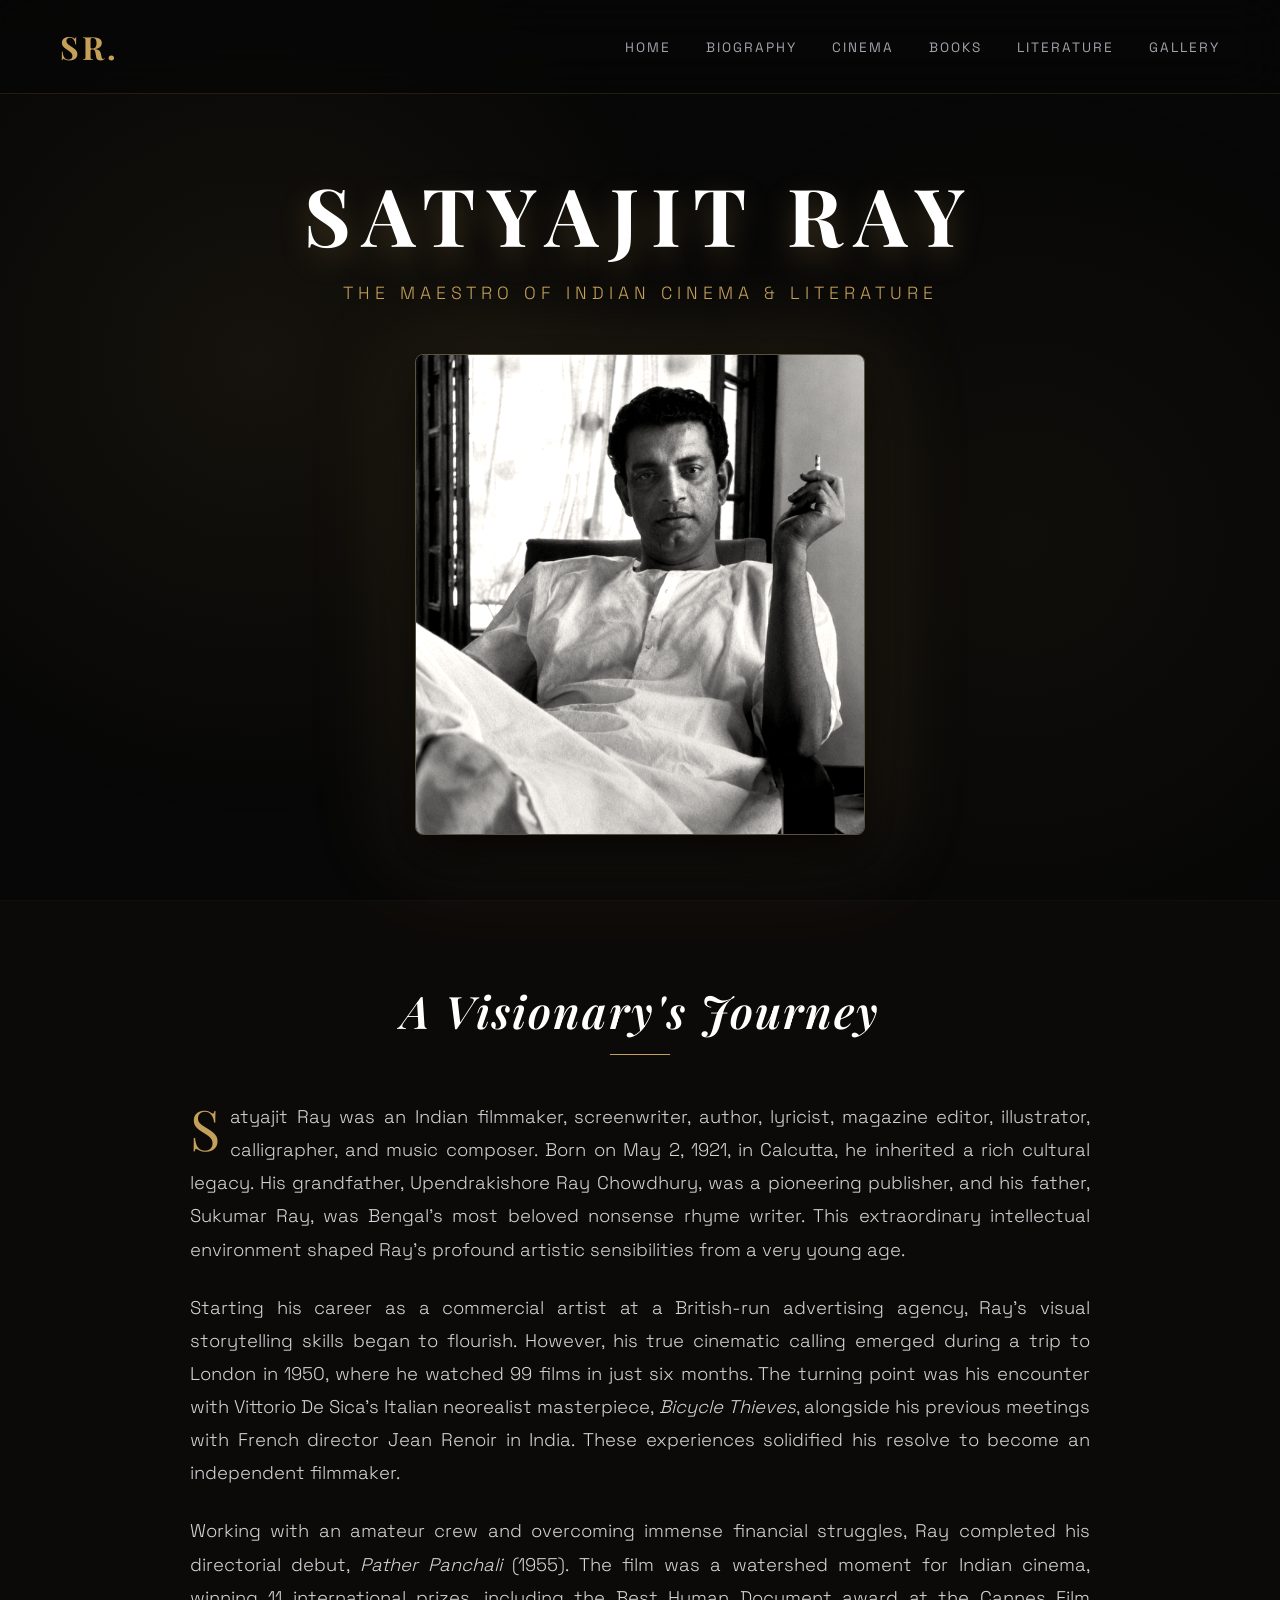
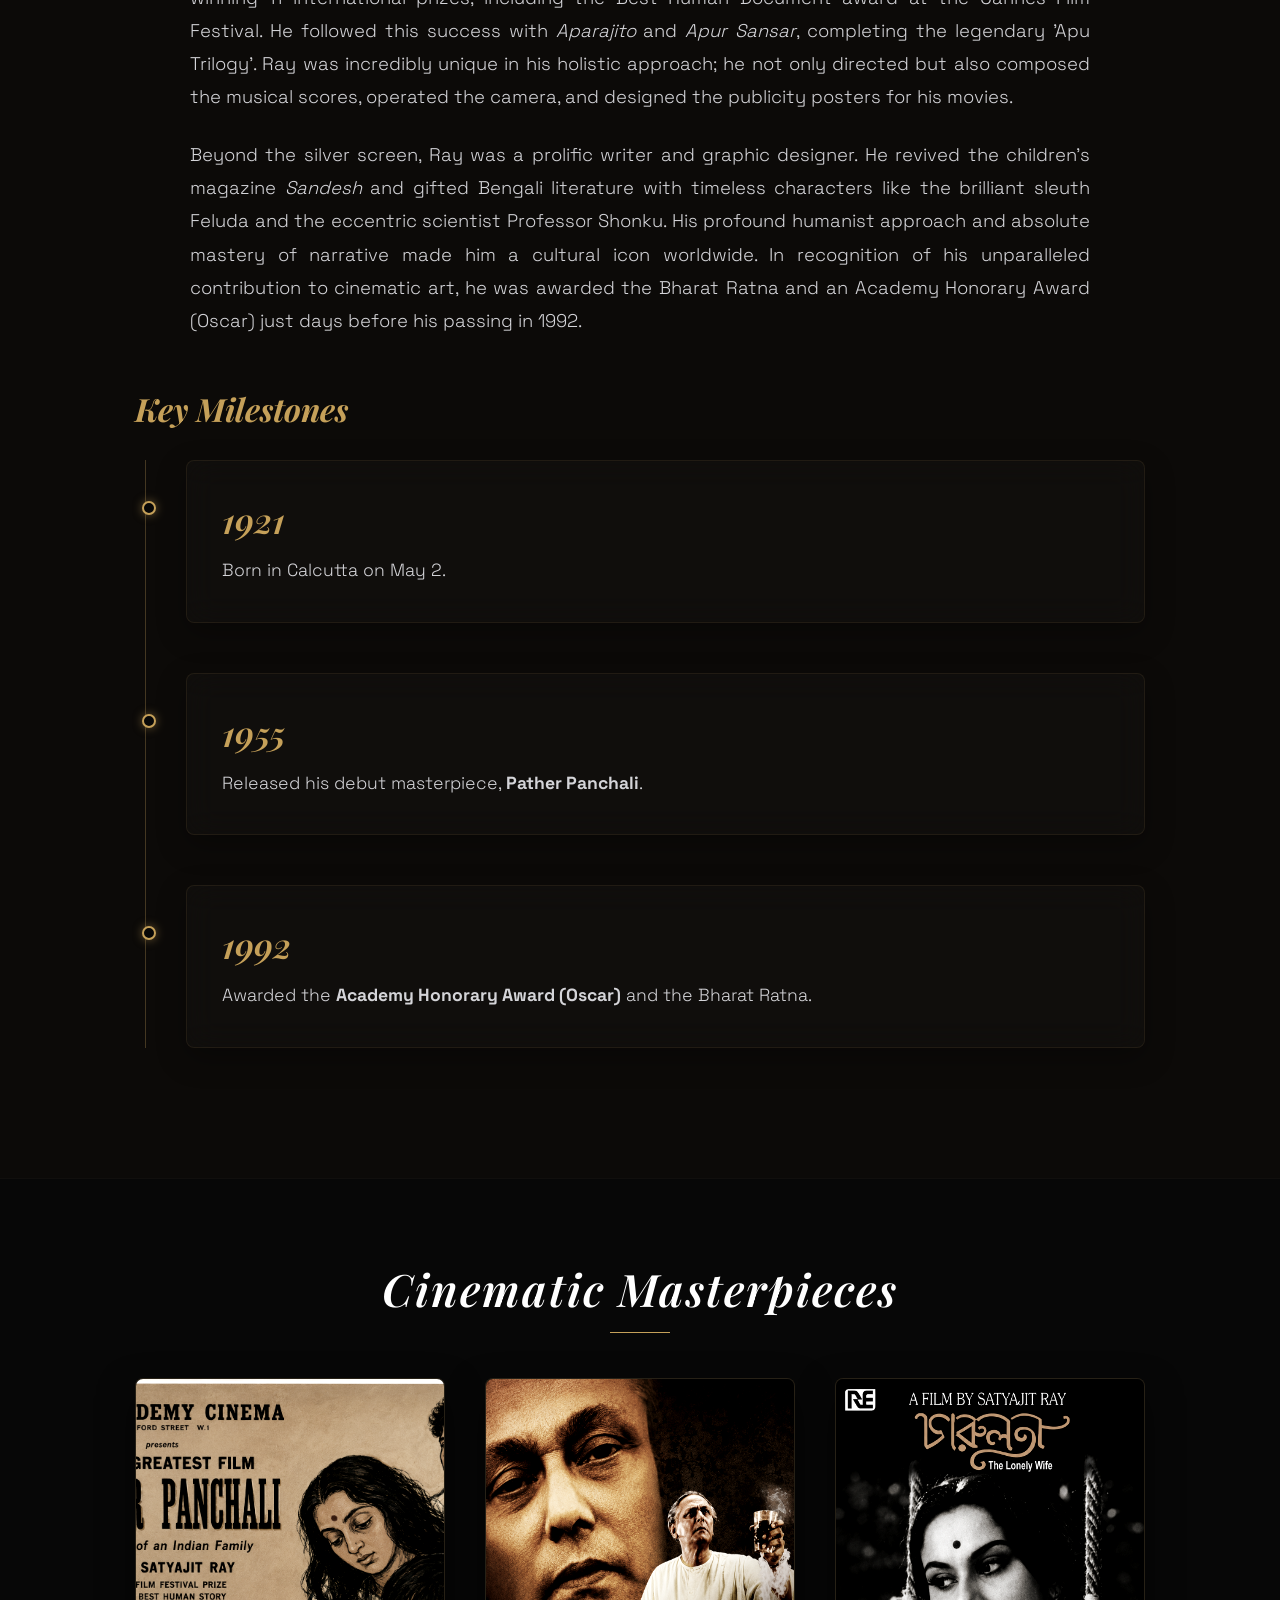
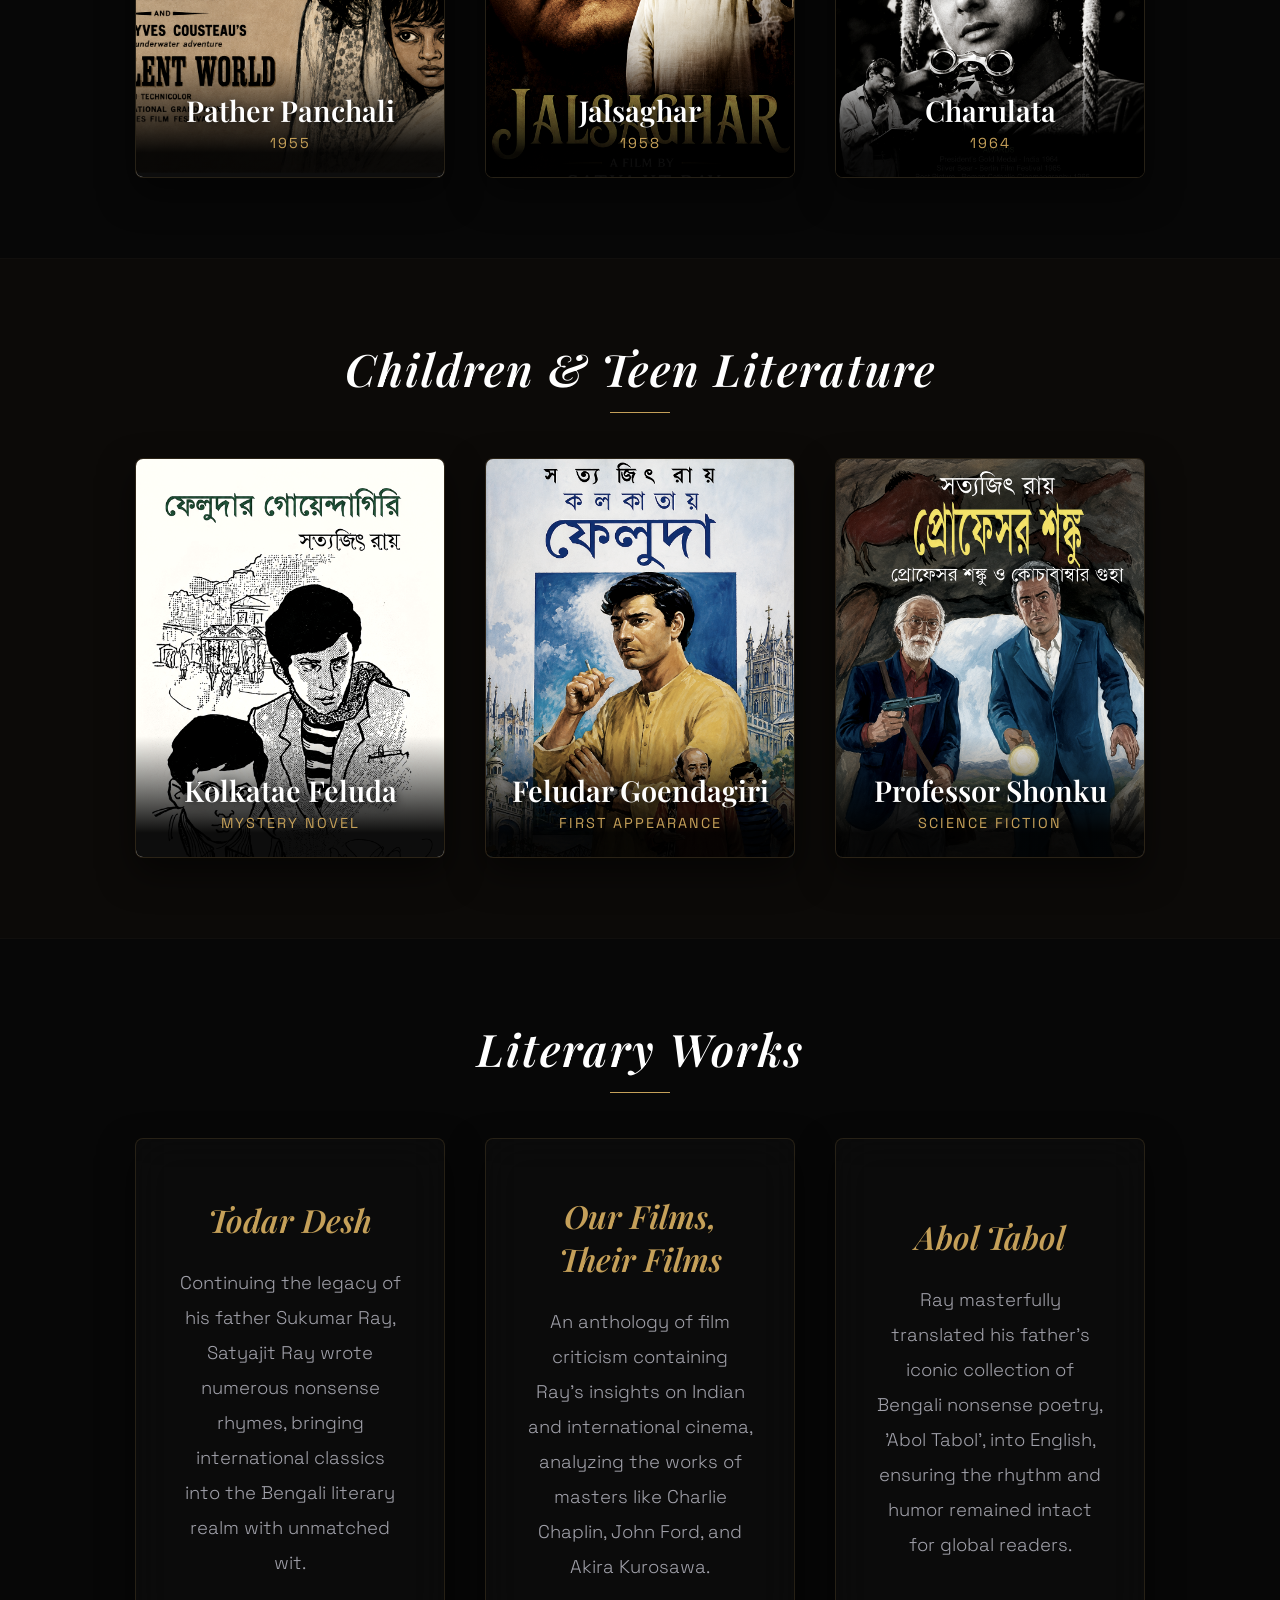
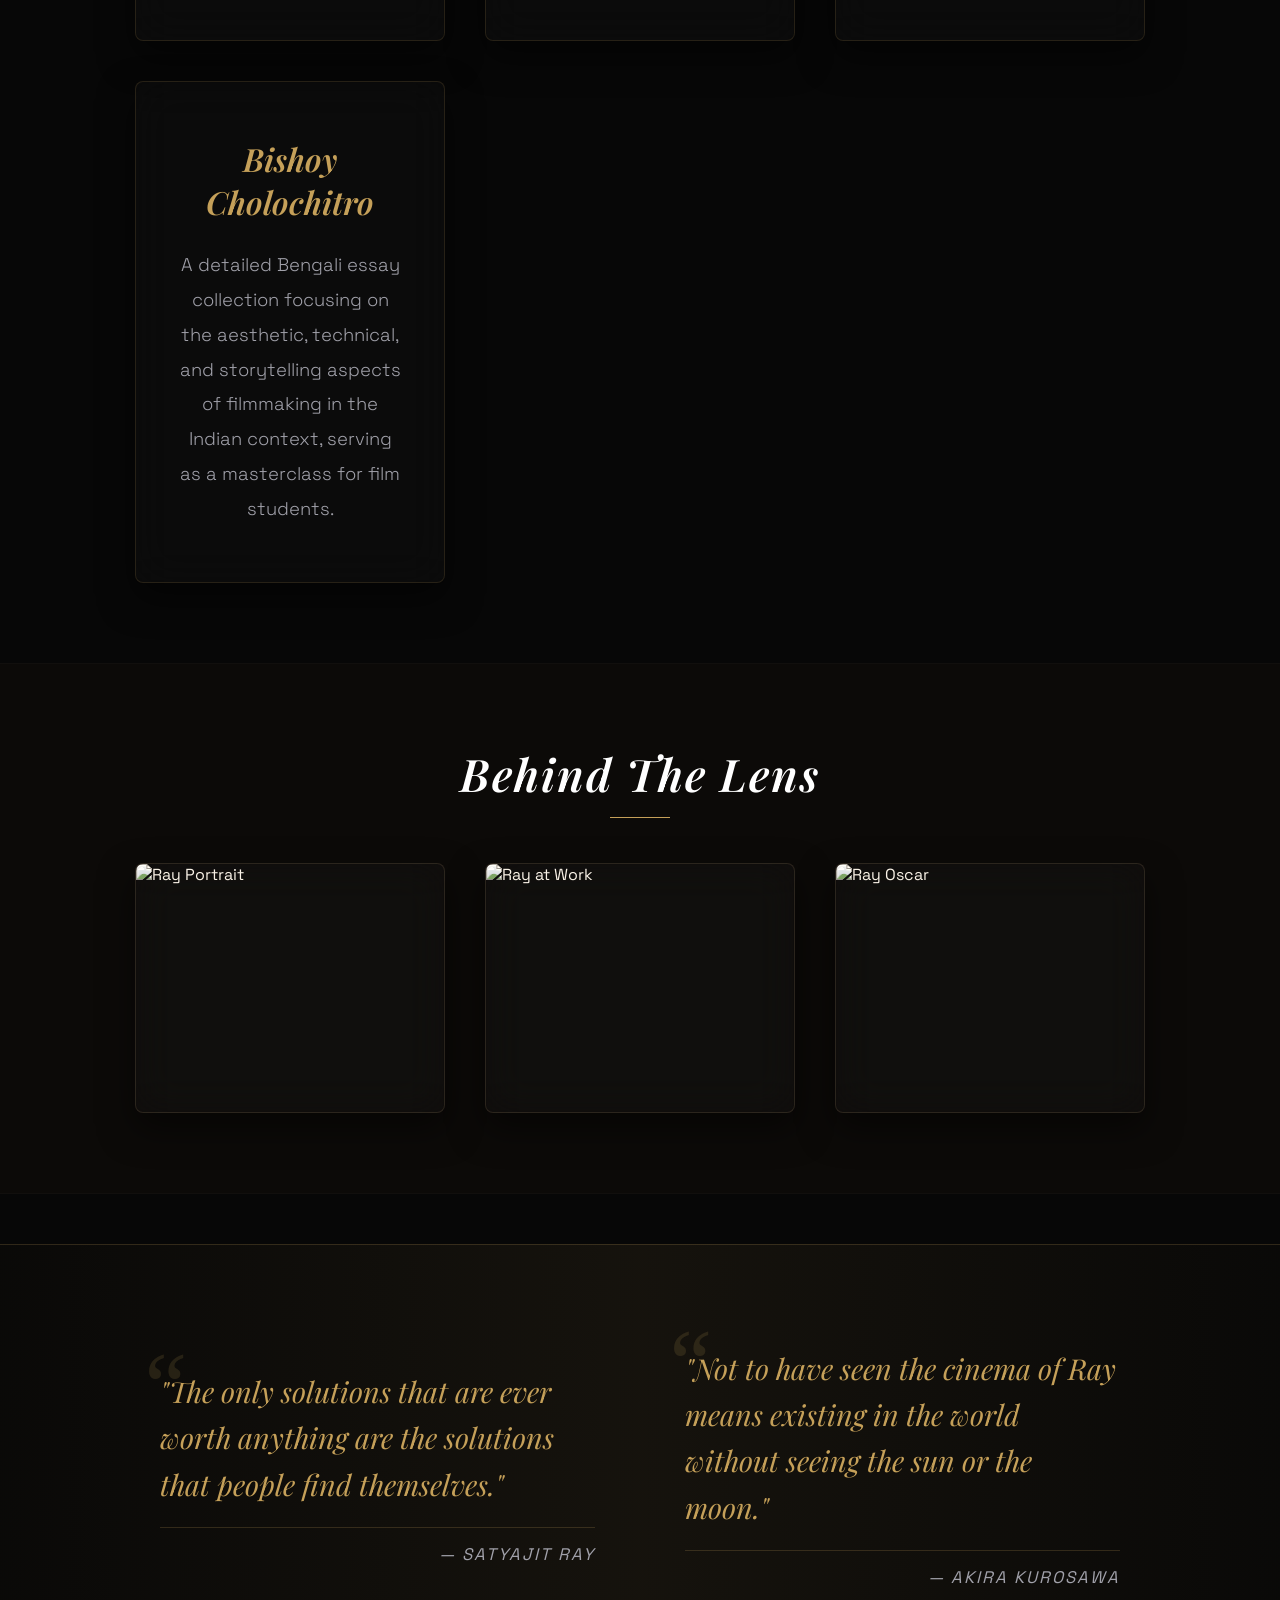
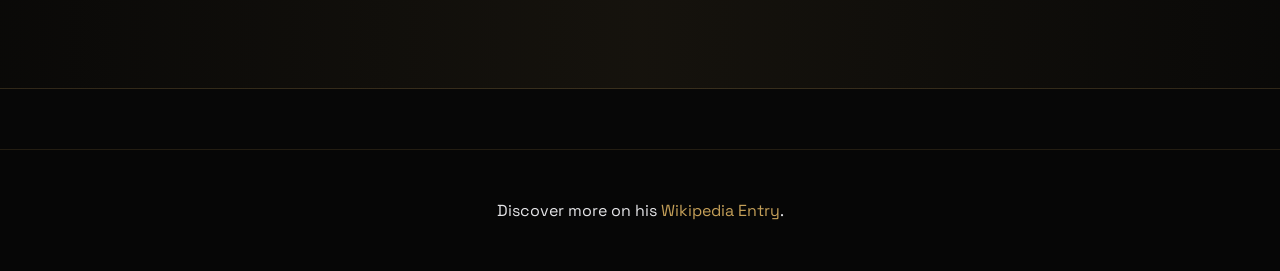
==== commit ab13d263: "Add script tag for external JavaScript file" ====
--- a/WebDev-L2-TributePage/index.html
+++ b/WebDev-L2-TributePage/index.html
@@ -354,6 +354,7 @@
         <p id="modalDesc">Description goes here...</p>
       </div>
     </div>
+    
 
     <script src="script.js"></script>
   </body>
--- a/WebDev-L2-TributePage/style.css
+++ b/WebDev-L2-TributePage/style.css
@@ -24,7 +24,8 @@
 .nav-brand,
 .title,
 .section-title,
-blockquote {
+blockquote,
+.sub-heading {
   font-family: "Playfair Display", serif;
 }
 
@@ -57,14 +58,12 @@
   width: 100%;
   background: rgba(7, 7, 7, 0.7);
   backdrop-filter: blur(25px);
-  -webkit-backdrop-filter: blur(25px);
   display: flex;
   justify-content: space-between;
   align-items: center;
   padding: 25px 60px;
   z-index: 1000;
   border-bottom: 1px solid rgba(197, 160, 89, 0.15);
-  transition: all 0.4s ease;
 }
 .nav-brand {
   font-size: 2rem;
@@ -156,15 +155,20 @@
   }
 }
 
-/* Layouts */
+/* Layouts & Alternate Backgrounds */
 .container {
   max-width: 1050px;
   margin: 0 auto;
   padding: 0 20px;
 }
 .section-padding {
-  padding-top: 120px;
-  padding-bottom: 60px;
+  padding-top: 80px;
+  padding-bottom: 80px;
+}
+.alt-bg {
+  background-color: #0c0a08;
+  border-top: 1px solid rgba(255, 255, 255, 0.02);
+  border-bottom: 1px solid rgba(255, 255, 255, 0.02);
 }
 .section-title {
   text-align: center;
@@ -186,6 +190,34 @@
   height: 1px;
   background: #c5a059;
 }
+.sub-heading {
+  font-size: 2rem;
+  color: #c5a059;
+  margin-bottom: 30px;
+  font-style: italic;
+}
+
+/* Biography Text */
+.bio-text {
+  max-width: 900px;
+  margin: 0 auto 50px;
+}
+.bio-text p {
+  font-size: 1.15rem;
+  line-height: 1.8;
+  color: #d4d4d8;
+  margin-bottom: 25px;
+  text-align: justify;
+  font-weight: 300;
+}
+.bio-text p:first-of-type::first-letter {
+  font-size: 3.5rem;
+  color: #c5a059;
+  font-family: "Playfair Display", serif;
+  float: left;
+  margin-right: 10px;
+  line-height: 1;
+}
 
 .grid-layout {
   display: grid;
@@ -203,7 +235,7 @@
   box-shadow: 0 15px 35px rgba(0, 0, 0, 0.5);
 }
 
-/* Cards (Fixed Height for Uniform Grid & Image Fill) */
+/* Image Cards */
 .card {
   height: 400px;
   overflow: hidden;
@@ -253,9 +285,13 @@
   text-transform: uppercase;
 }
 
-/* Text Cards */
+/* Text Cards (Updated to be larger) */
 .text-card {
-  padding: 45px 35px;
+  padding: 55px 40px;
+  min-height: 320px;
+  display: flex;
+  flex-direction: column;
+  justify-content: center;
   cursor: pointer;
   transition: all 0.5s ease;
   text-align: center;
@@ -268,16 +304,16 @@
 }
 .text-card h3 {
   color: #c5a059;
-  margin-bottom: 20px;
-  font-size: 1.8rem;
+  margin-bottom: 25px;
+  font-size: 2rem;
   font-style: italic;
   font-weight: 600;
 }
 .text-card p {
   color: #a1a1aa;
-  line-height: 1.8;
+  line-height: 1.9;
   font-weight: 300;
-  font-size: 1.05rem;
+  font-size: 1.15rem;
 }
 
 /* Gallery */
@@ -300,14 +336,13 @@
 /* Timeline */
 .timeline {
   border-left: 1px solid rgba(197, 160, 89, 0.3);
-  margin-left: 20px;
+  margin-left: 10px;
   padding-left: 40px;
 }
 .timeline-item {
   margin-bottom: 50px;
   background: rgba(255, 255, 255, 0.02);
   backdrop-filter: blur(15px);
-  -webkit-backdrop-filter: blur(15px);
   border: 1px solid rgba(197, 160, 89, 0.1);
   padding: 35px;
   border-radius: 8px;
@@ -346,6 +381,64 @@
   font-weight: 300;
 }
 
+/* Quote Section (Updated for 2 Quotes) */
+.quote-section {
+  padding: 80px 20px;
+  background: linear-gradient(
+    90deg,
+    rgba(197, 160, 89, 0.02) 0%,
+    rgba(197, 160, 89, 0.08) 50%,
+    rgba(197, 160, 89, 0.02) 100%
+  );
+  border-top: 1px solid rgba(197, 160, 89, 0.2);
+  border-bottom: 1px solid rgba(197, 160, 89, 0.2);
+  margin-top: 50px;
+}
+.quotes-grid {
+  display: grid;
+  grid-template-columns: repeat(auto-fit, minmax(350px, 1fr));
+  gap: 50px;
+  align-items: center;
+  max-width: 1000px;
+  margin: 0 auto;
+}
+.single-quote {
+  position: relative;
+  padding: 20px;
+}
+blockquote {
+  font-size: 1.8rem;
+  color: #c5a059;
+  font-style: italic;
+  margin-bottom: 20px;
+  line-height: 1.6;
+  position: relative;
+  z-index: 2;
+}
+blockquote::before {
+  content: "“";
+  font-size: 6rem;
+  color: rgba(197, 160, 89, 0.15);
+  position: absolute;
+  top: -30px;
+  left: -25px;
+  font-family: serif;
+  z-index: -1;
+  line-height: 1;
+}
+cite {
+  font-size: 1.05rem;
+  color: #a1a1aa;
+  font-family: "Space Grotesk", sans-serif;
+  text-transform: uppercase;
+  letter-spacing: 2px;
+  display: block;
+  text-align: right;
+  border-top: 1px solid rgba(197, 160, 89, 0.2);
+  padding-top: 15px;
+  margin-top: 15px;
+}
+
 /* Modal */
 .modal {
   display: none;
@@ -357,7 +450,6 @@
   height: 100%;
   background-color: rgba(0, 0, 0, 0.85);
   backdrop-filter: blur(15px);
-  -webkit-backdrop-filter: blur(15px);
   justify-content: center;
   align-items: center;
 }
@@ -463,4 +555,7 @@
   .nav-links {
     gap: 15px;
   }
-}
+  blockquote {
+    font-size: 1.5rem;
+  }
+}
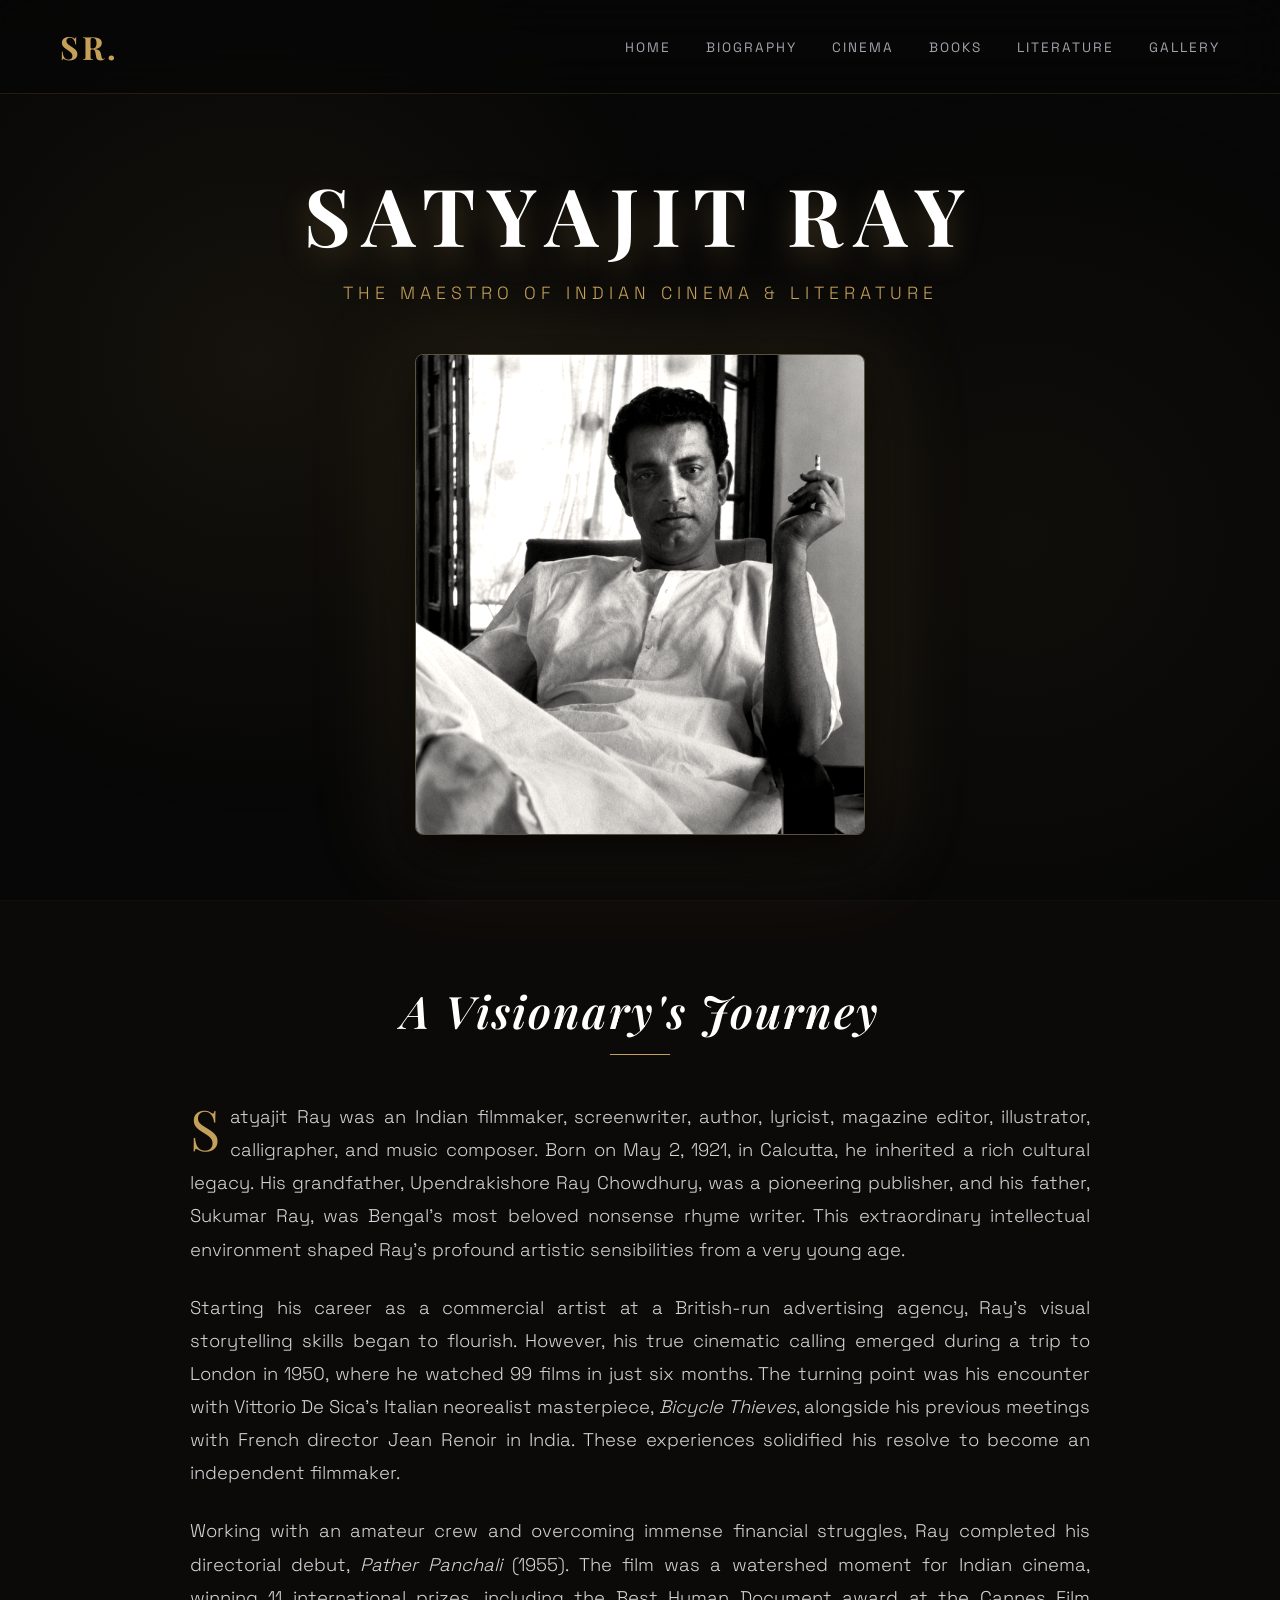
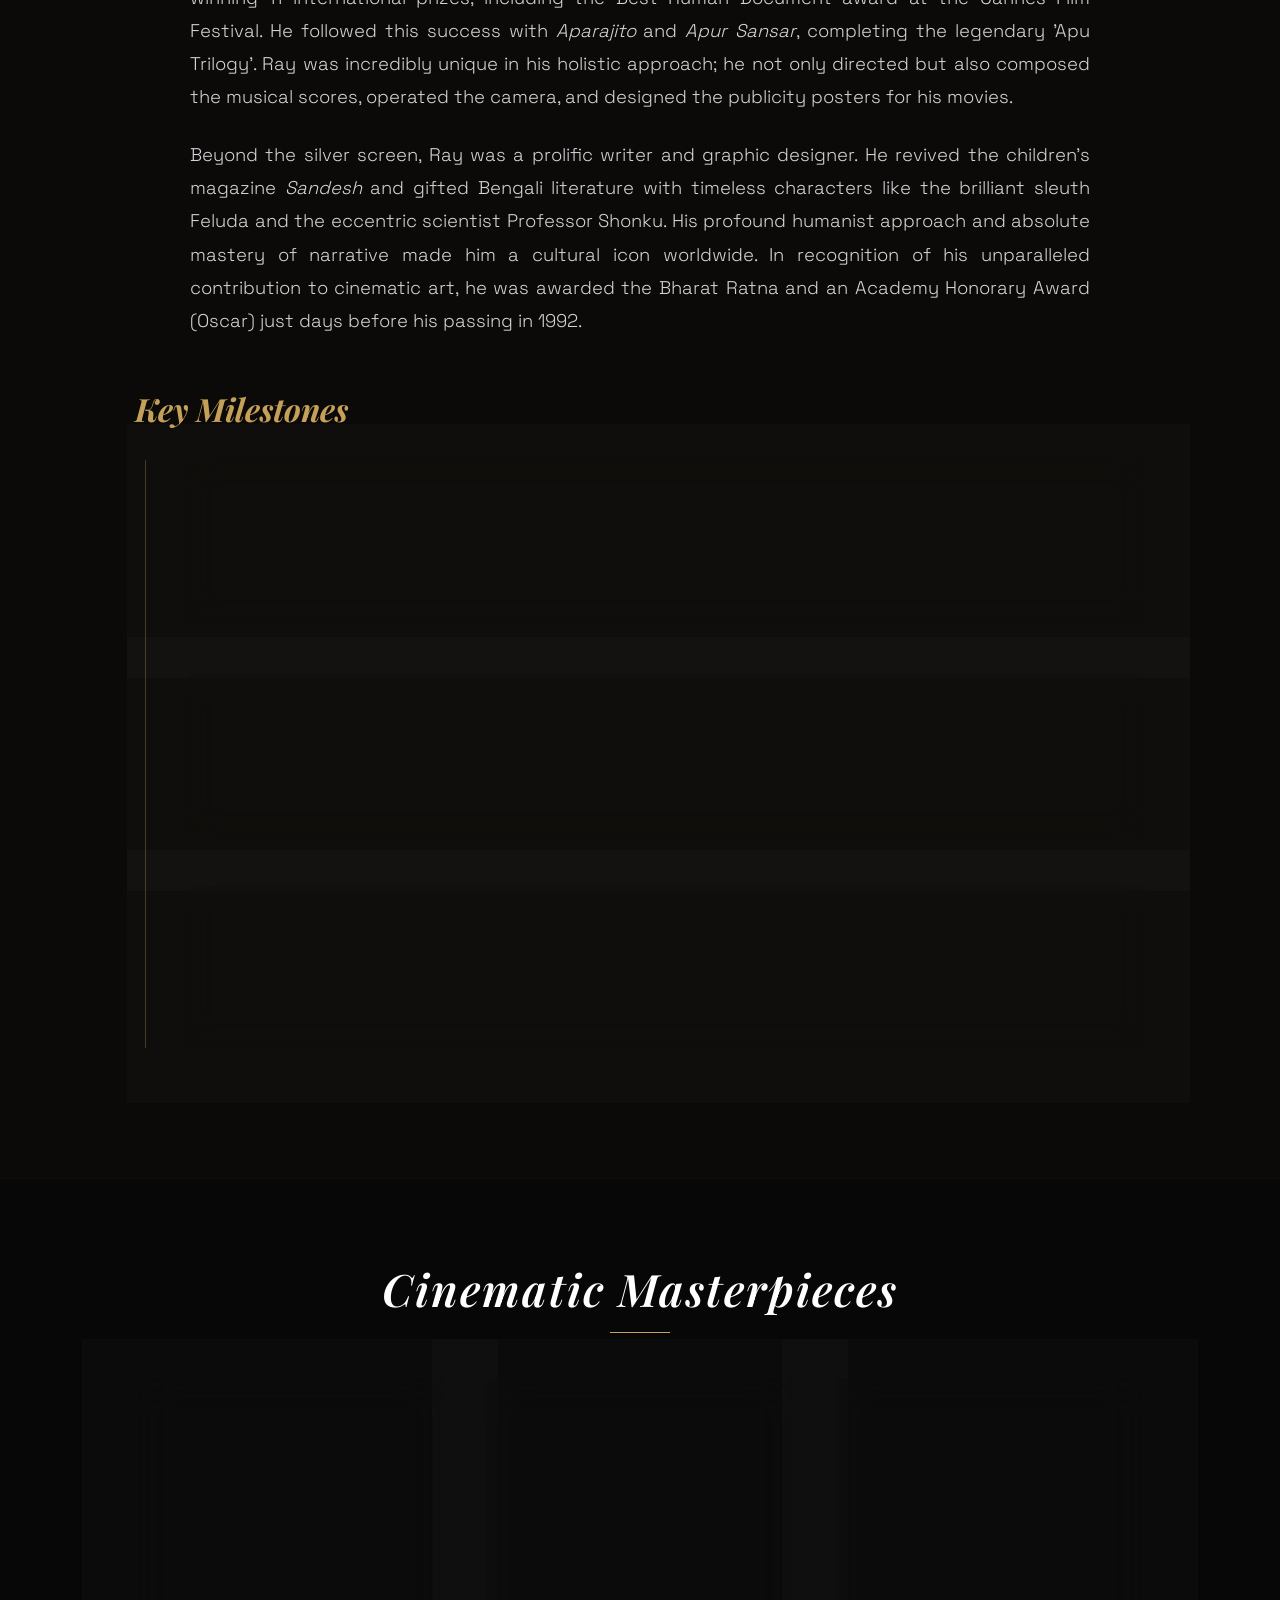
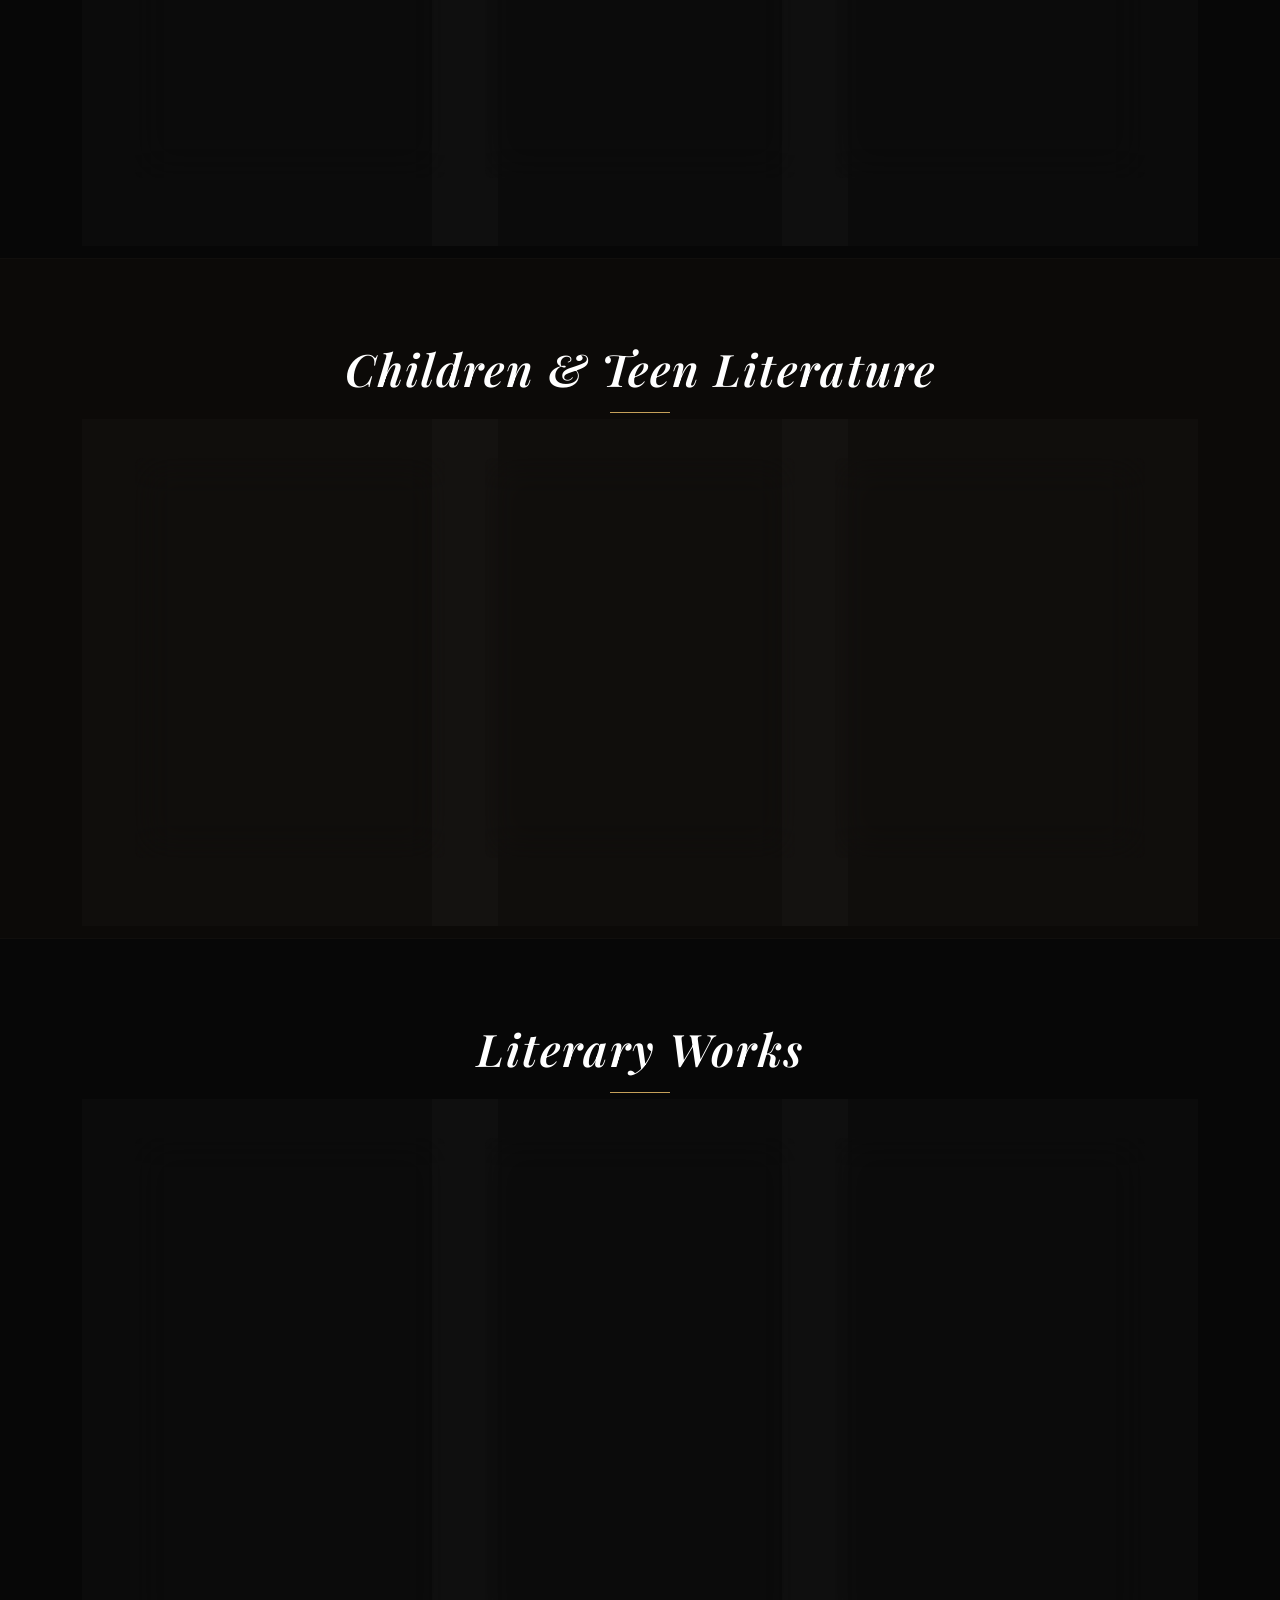
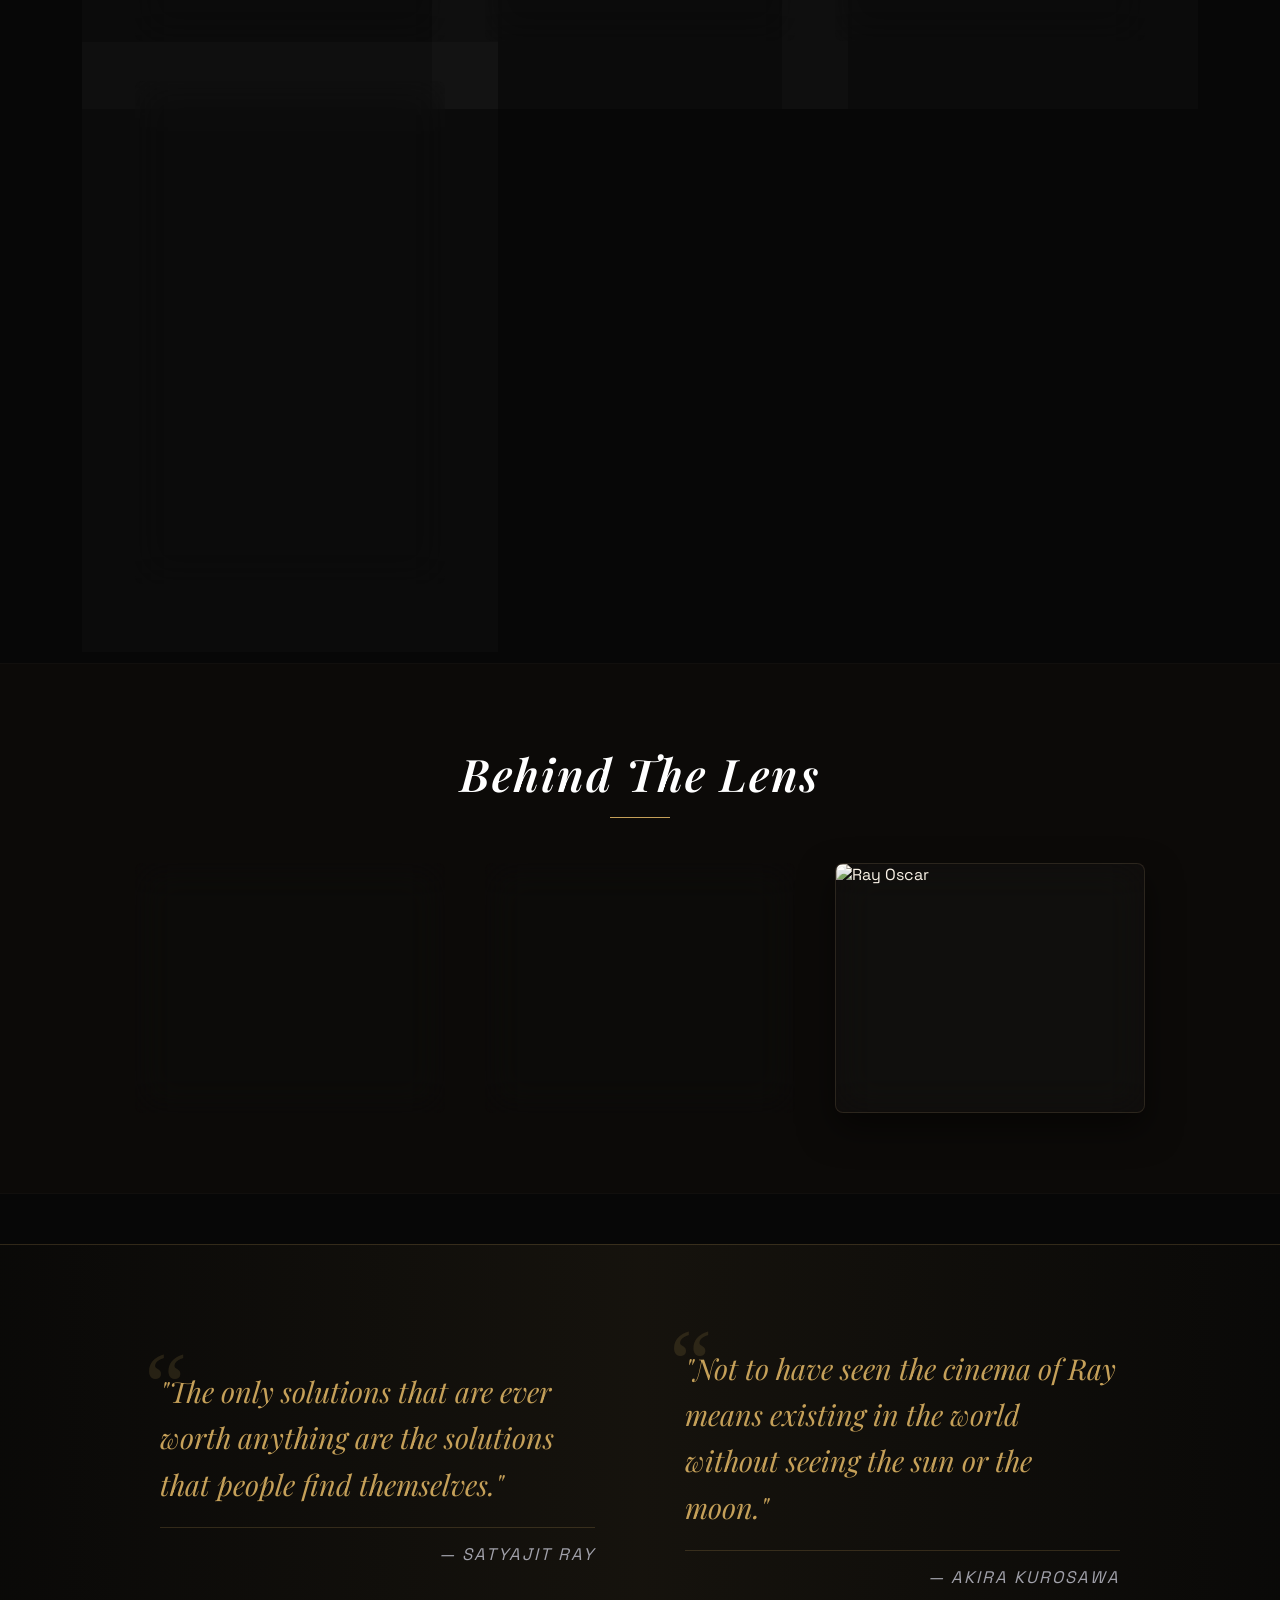
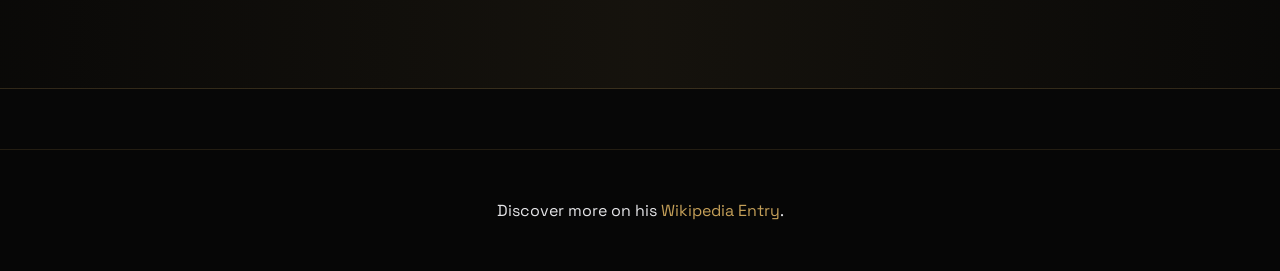
==== commit 4866c7e8: "Saved all local updates and added ToDo App" ====
--- a/WebDev-L2-TributePage/index.html
+++ b/WebDev-L2-TributePage/index.html
@@ -354,7 +354,6 @@
         <p id="modalDesc">Description goes here...</p>
       </div>
     </div>
-    
 
     <script src="script.js"></script>
   </body>
